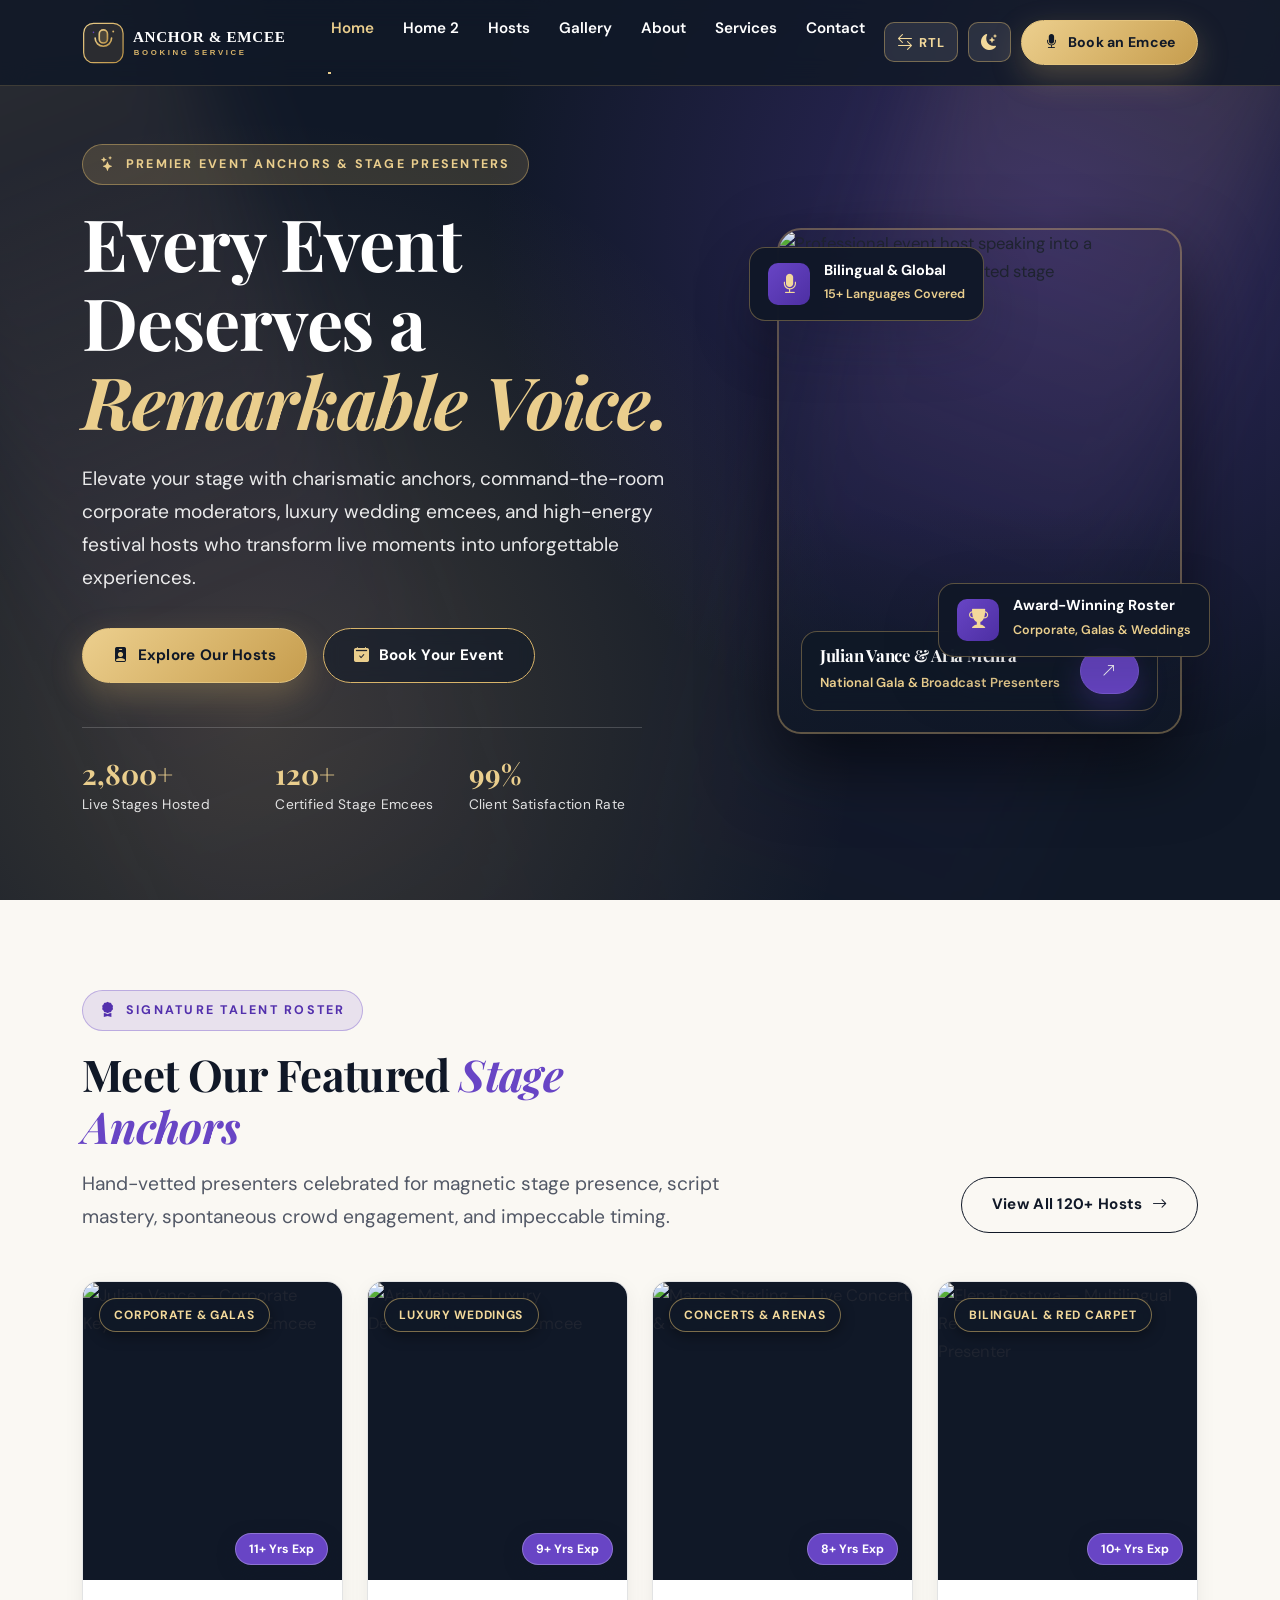
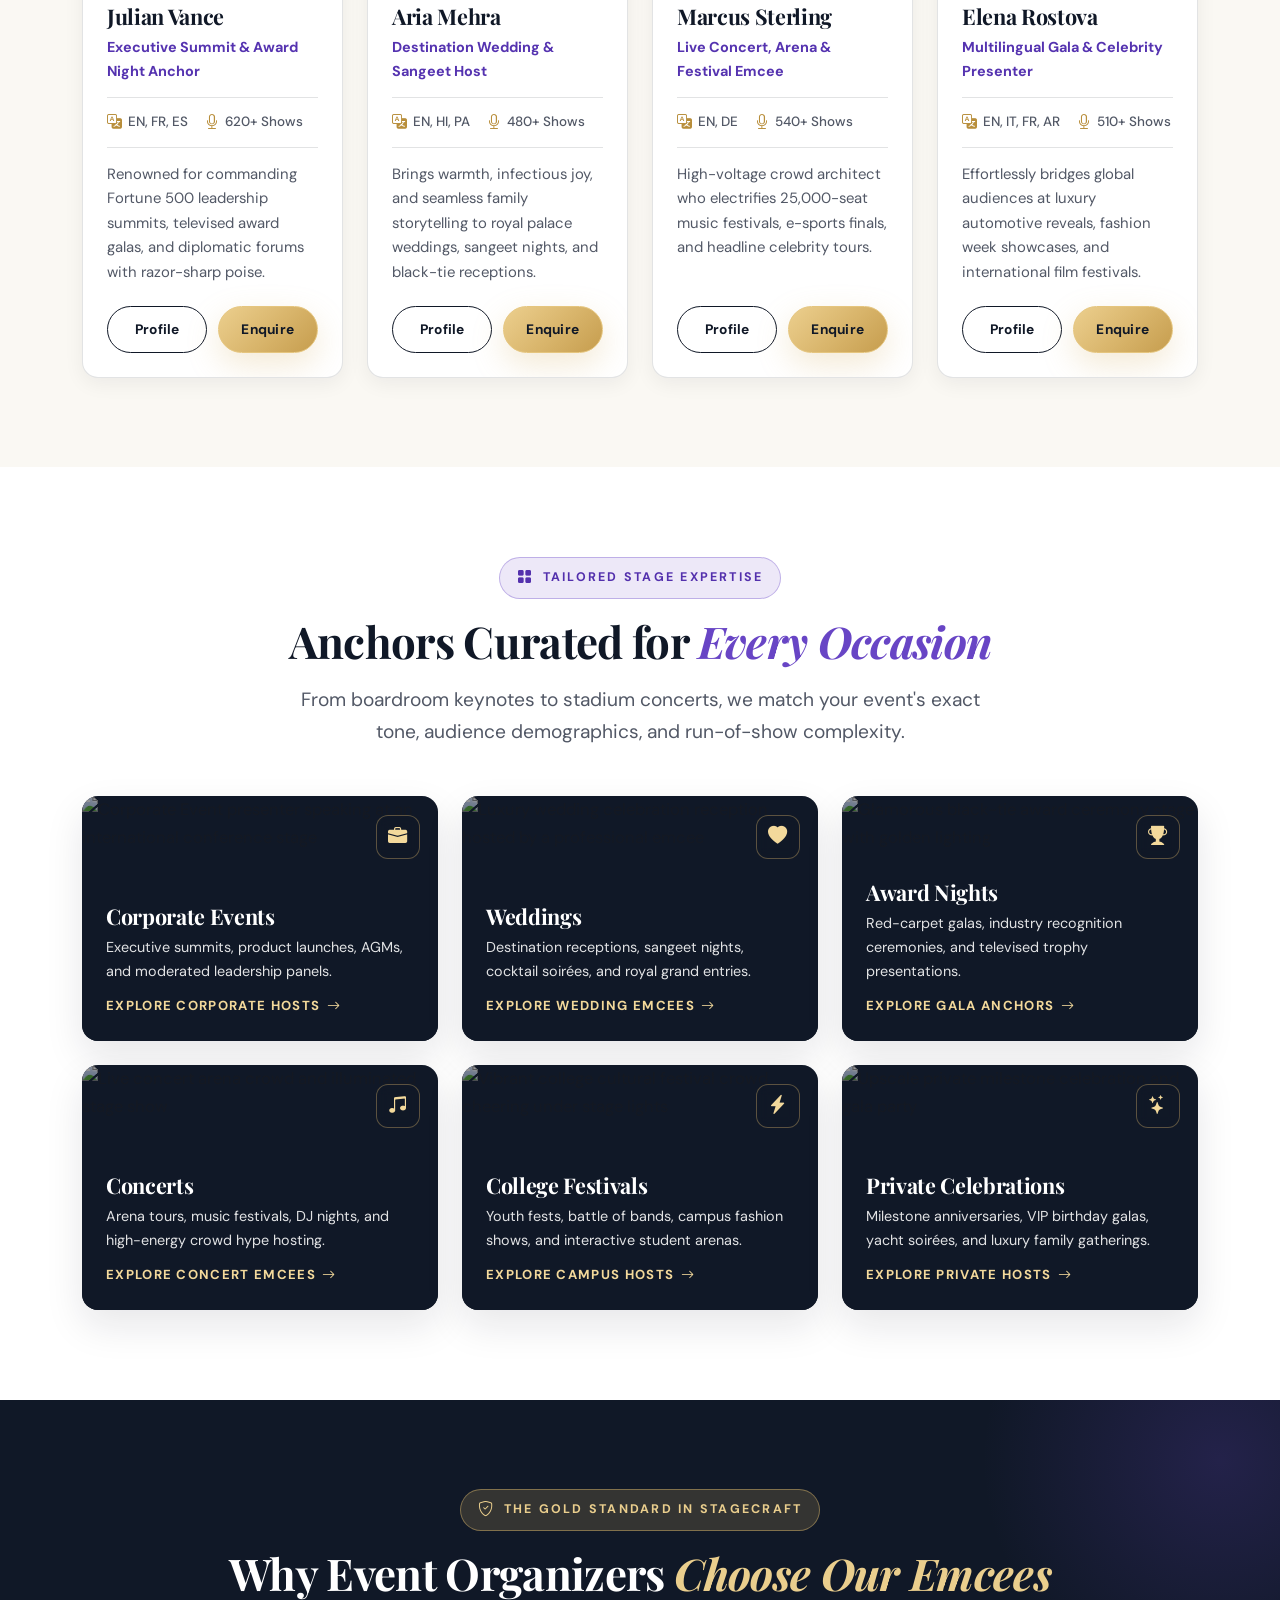
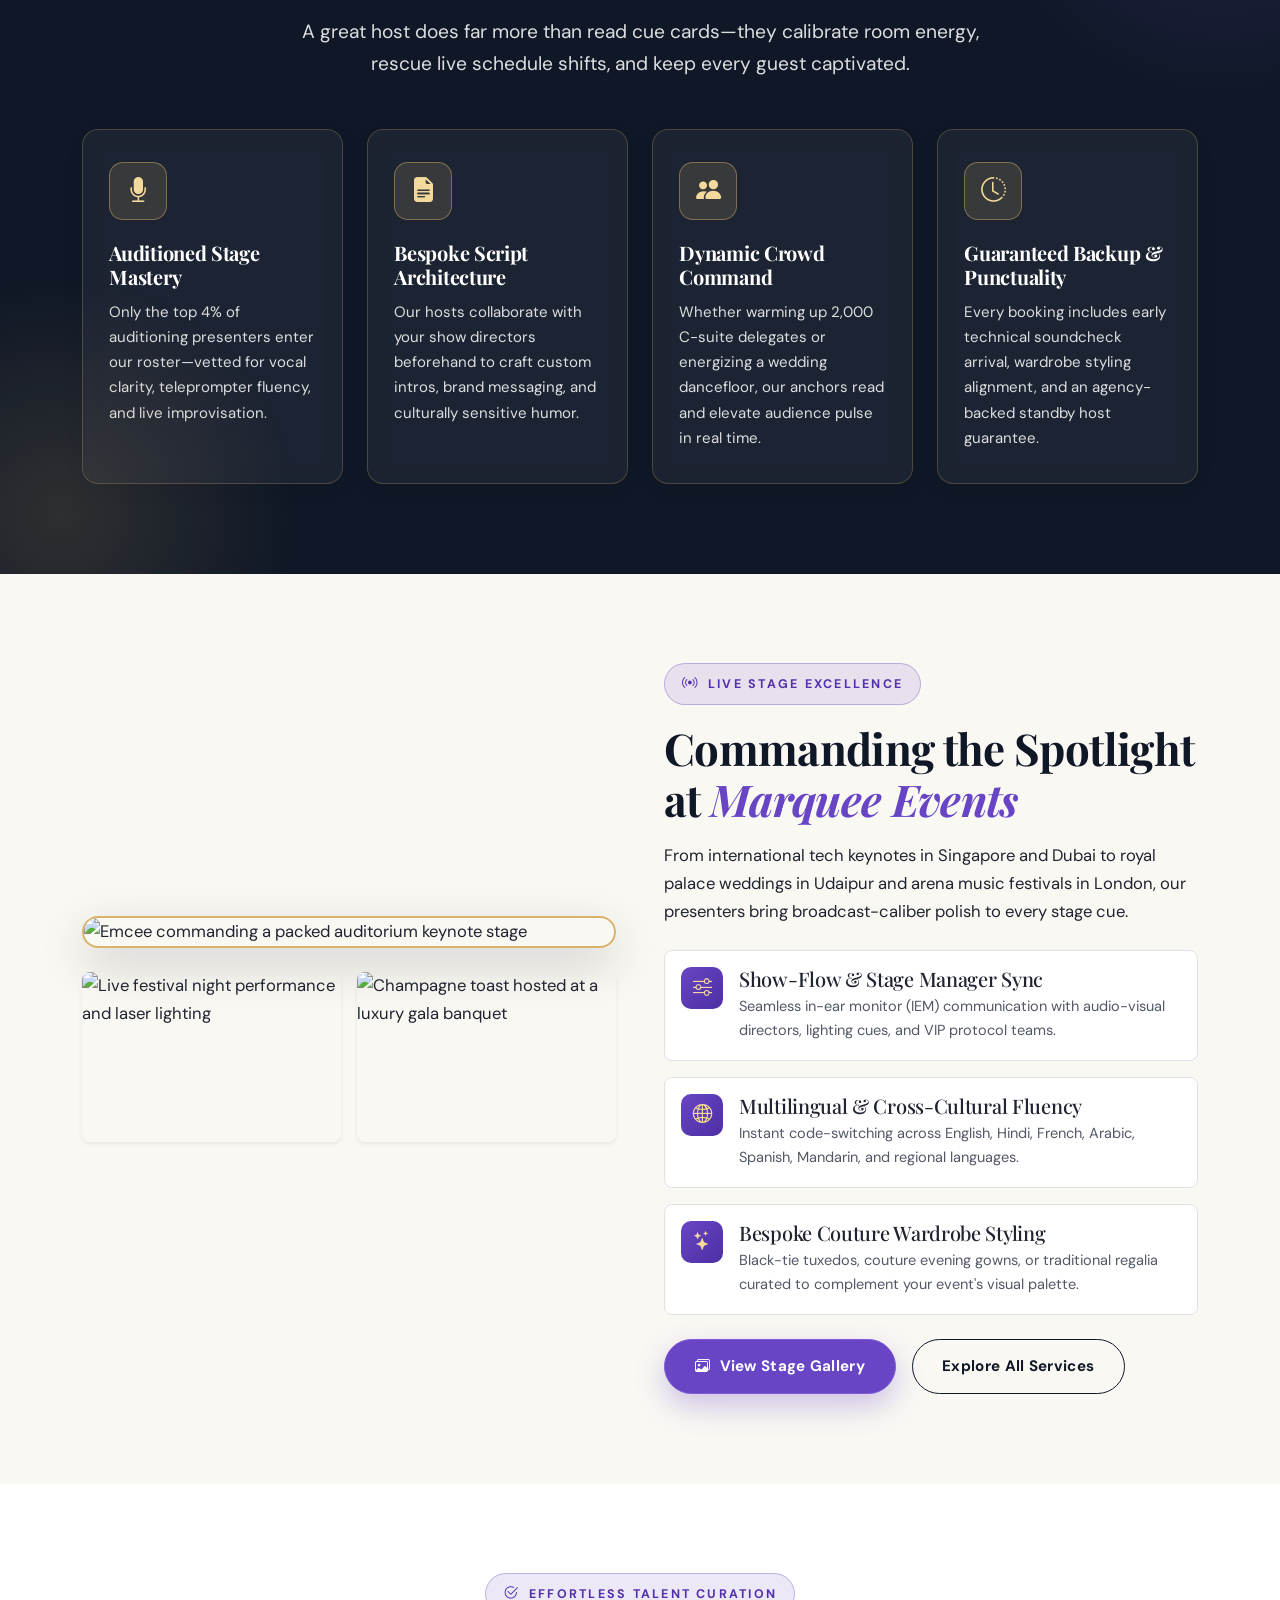
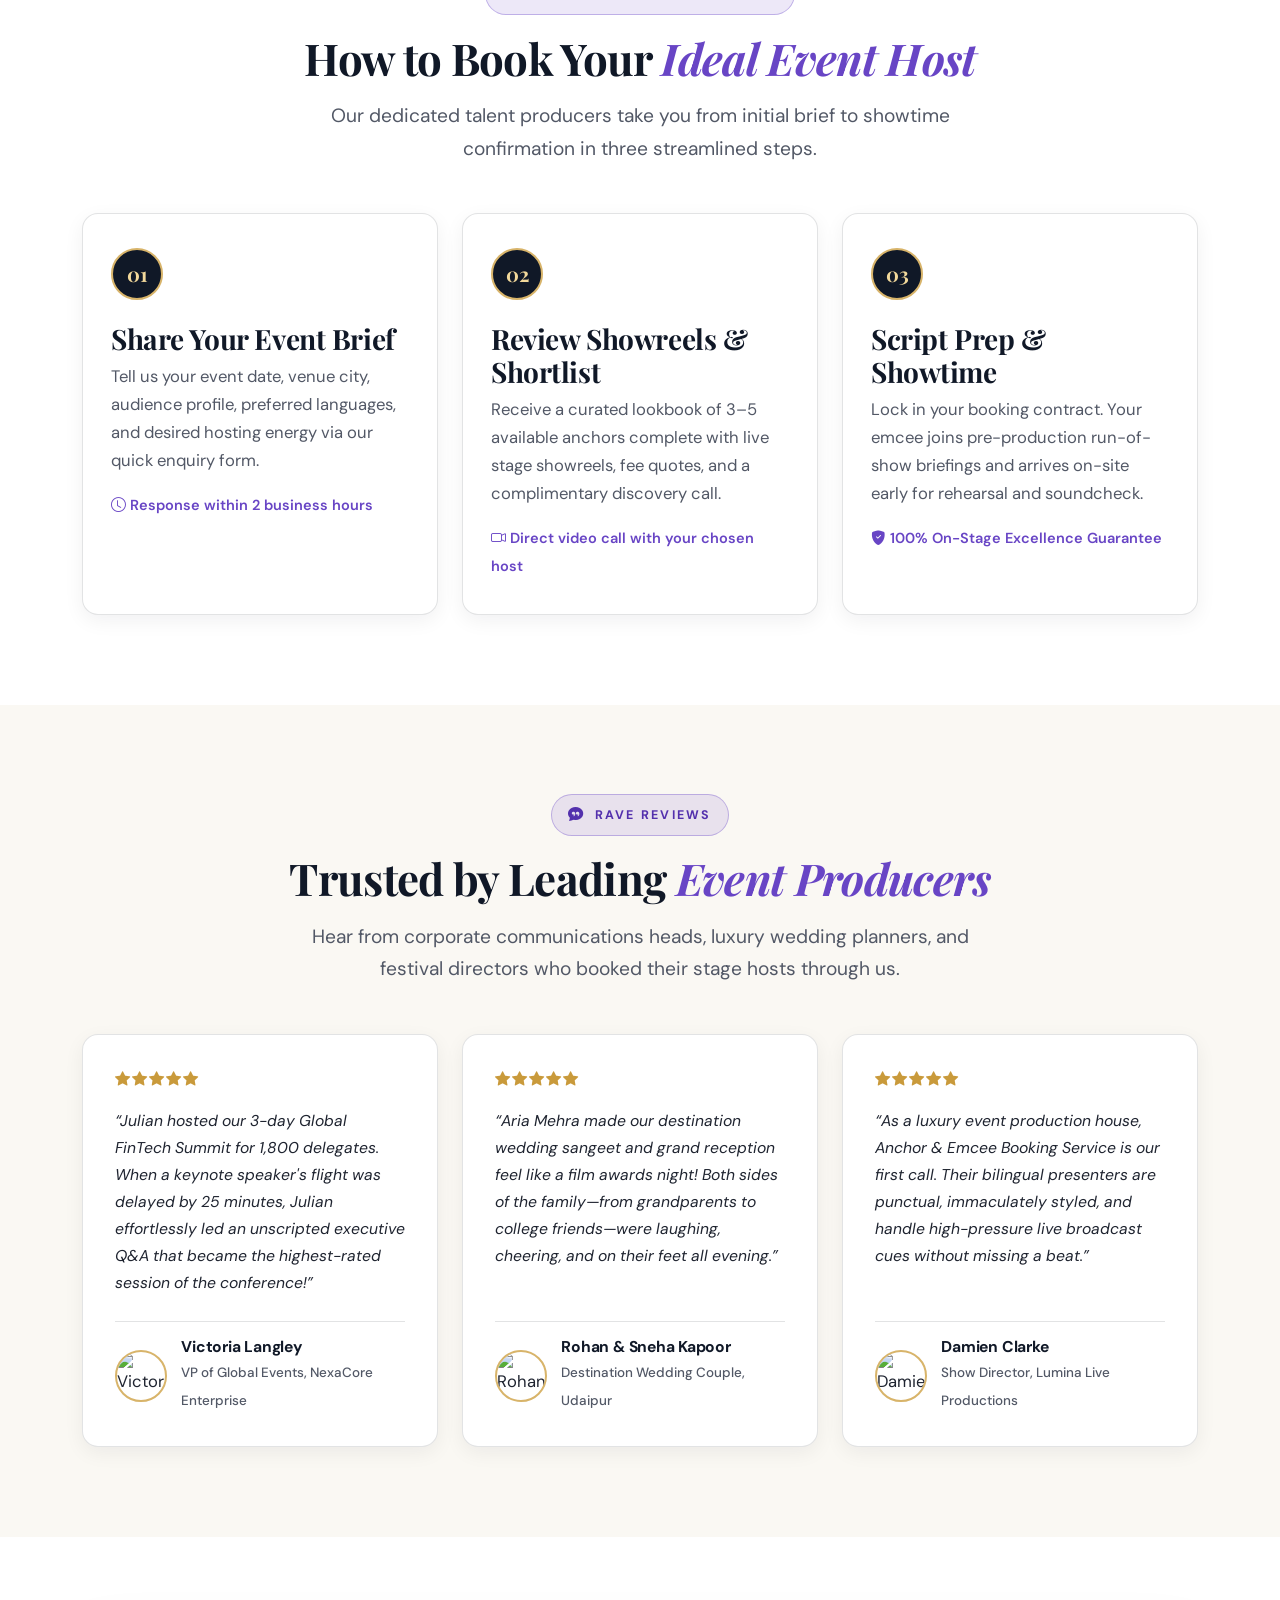
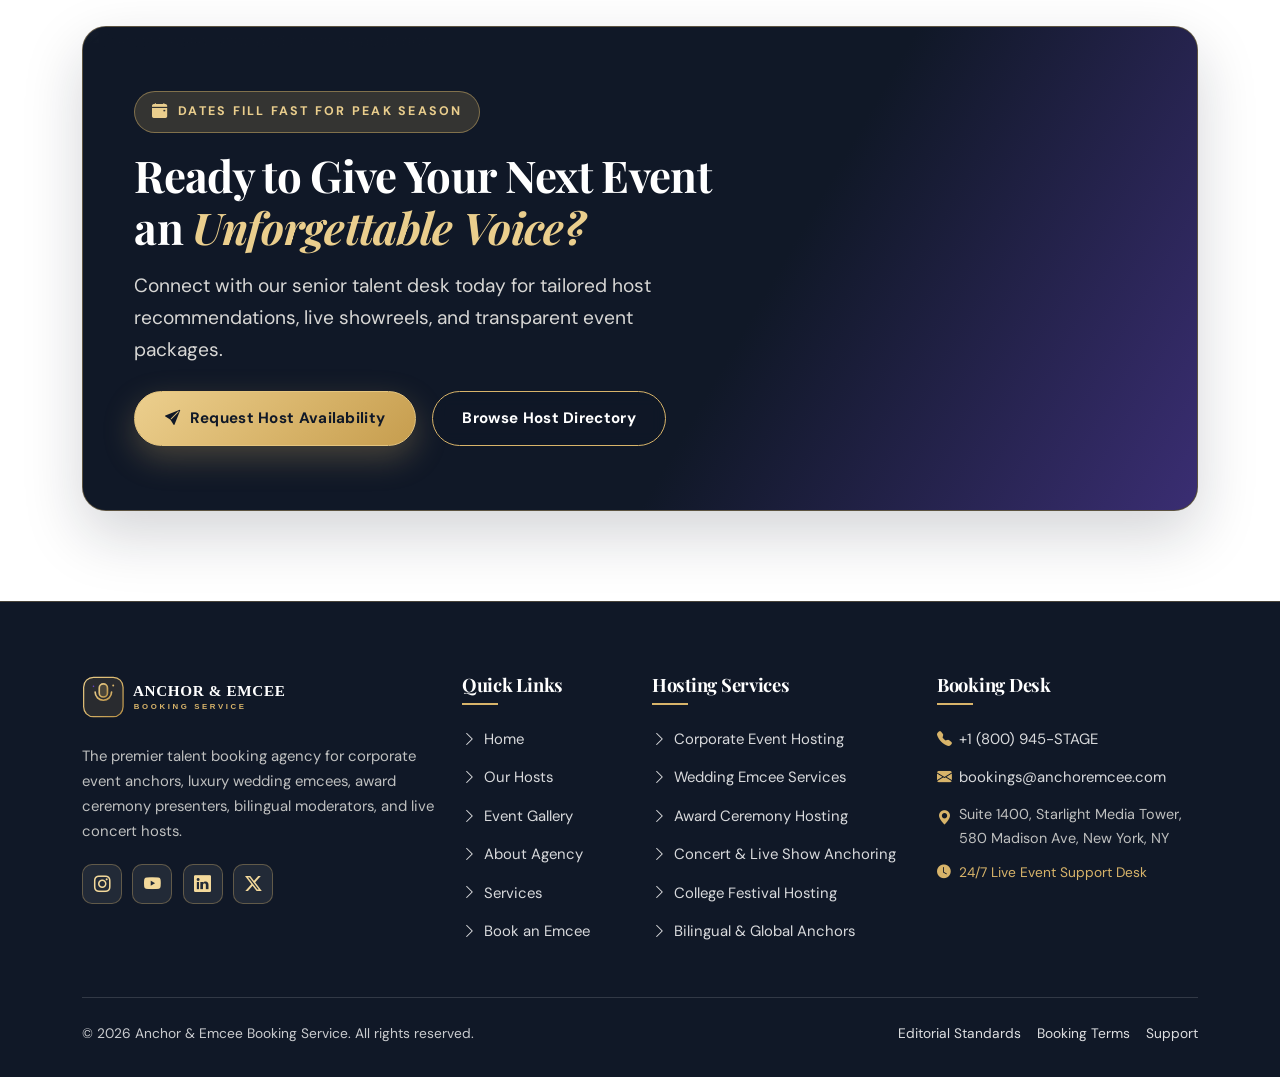
==== index.html @ 89d93aaa "Complete transformation to Anchor & Emcee Booking Service website" ====
<!DOCTYPE html>
<html lang="en">

<head>
  <meta charset="UTF-8">
  <meta name="viewport" content="width=device-width, initial-scale=1.0">
  <title>Anchor &amp; Emcee Booking Service | Premier Event Hosts, Anchors &amp; Presenters</title>
  <meta name="description"
    content="Book world-class event anchors, corporate keynotes presenters, luxury wedding emcees, award show hosts, and bilingual stage performers for unforgettable live events.">
  <meta name="theme-color" content="#101827">
  <link rel="icon" href="assets/images/favicon.svg" type="image/svg+xml">

  <!-- Bootstrap 5.3 CSS & Bootstrap Icons -->
  <link href="https://cdn.jsdelivr.net/npm/bootstrap@5.3.3/dist/css/bootstrap.min.css" rel="stylesheet">
  <link href="https://cdn.jsdelivr.net/npm/bootstrap-icons@1.11.3/font/bootstrap-icons.min.css" rel="stylesheet">

  <!-- Custom Stylesheet -->
  <link rel="stylesheet" href="assets/css/style.css">
</head>

<body>

  <!-- ==================== STICKY HEADER ==================== -->
  <header class="site-header" id="topHeader">
    <div class="container">
      <div class="header-inner">
        <a href="index.html" class="brand-logo" aria-label="Anchor &amp; Emcee Booking Service Home">
          <img src="assets/images/logo.svg" alt="Anchor &amp; Emcee Booking Service Logo" width="250" height="50">
        </a>

        <nav aria-label="Primary Navigation">
          <ul class="desktop-nav">
            <li><a href="index.html" class="nav-link-item active" aria-current="page">Home</a></li>
            <li><a href="home2.html" class="nav-link-item">Home 2</a></li>
            <li><a href="hosts.html" class="nav-link-item">Hosts</a></li>
            <li><a href="gallery.html" class="nav-link-item">Gallery</a></li>
            <li><a href="about.html" class="nav-link-item">About</a></li>
            <li><a href="services.html" class="nav-link-item">Services</a></li>
            <li><a href="contact.html" class="nav-link-item">Contact</a></li>
          </ul>
        </nav>

        <div class="header-actions">
          <button type="button" class="header-util-btn rtl-toggle-btn" aria-label="Switch to Right-to-Left (RTL)" aria-pressed="false" title="Toggle RTL/LTR">
            <i class="bi bi-arrow-left-right"></i> <span class="rtl-btn-text">RTL</span>
          </button>
          <button type="button" class="header-util-btn theme-toggle-btn" aria-label="Switch to dark theme" aria-pressed="false" title="Toggle Dark/Light Theme">
            <i class="bi bi-moon-stars-fill"></i>
          </button>
          <a href="contact.html" class="btn-brand-gold btn-sm-custom header-cta-desktop">
            <i class="bi bi-mic-fill"></i> Book an Emcee
          </a>
          <button class="mobile-menu-toggle" type="button" aria-label="Open navigation menu" aria-expanded="false"
            aria-controls="mobileNavDrawer">
            <i class="bi bi-list"></i>
          </button>
        </div>
      </div>
    </div>
  </header>

  <!-- ==================== MOBILE NAVIGATION DRAWER ==================== -->
  <div class="mobile-nav-overlay" aria-hidden="true"></div>
  <aside class="mobile-nav-drawer" id="mobileNavDrawer" aria-label="Mobile Navigation" aria-hidden="true">
    <div>
      <div class="mobile-drawer-header">
        <a href="index.html" class="brand-logo">
          <img src="assets/images/logo.svg" alt="Anchor &amp; Emcee Booking Service" width="210" height="42">
        </a>
        <button class="mobile-drawer-close" type="button" aria-label="Close navigation menu">
          <i class="bi bi-x-lg"></i>
        </button>
      </div>
      <ul class="mobile-nav-list">
        <li><a href="index.html" class="active"><span>Home</span> <i class="bi bi-chevron-right"></i></a></li>
        <li><a href="home2.html"><span>Home 2</span> <i class="bi bi-chevron-right"></i></a></li>
        <li><a href="hosts.html"><span>Hosts</span> <i class="bi bi-chevron-right"></i></a></li>
        <li><a href="gallery.html"><span>Gallery</span> <i class="bi bi-chevron-right"></i></a></li>
        <li><a href="about.html"><span>About</span> <i class="bi bi-chevron-right"></i></a></li>
        <li><a href="services.html"><span>Services</span> <i class="bi bi-chevron-right"></i></a></li>
        <li><a href="contact.html"><span>Contact</span> <i class="bi bi-chevron-right"></i></a></li>
      </ul>
    </div>
    <div class="mobile-drawer-footer">
      <div class="mobile-drawer-utilities">
        <button type="button" class="header-util-btn rtl-toggle-btn" aria-label="Switch to Right-to-Left (RTL)" aria-pressed="false">
          <i class="bi bi-arrow-left-right"></i> <span class="rtl-btn-text">RTL</span>
        </button>
        <button type="button" class="header-util-btn theme-toggle-btn" aria-label="Switch to dark theme" aria-pressed="false">
          <i class="bi bi-moon-stars-fill"></i> <span class="theme-btn-text">Dark</span>
        </button>
      </div>
      <a href="contact.html" class="btn-brand-gold w-100">
        <i class="bi bi-mic-fill"></i> Book an Emcee
      </a>
      <div class="mobile-contact-quick">
        <span><i class="bi bi-telephone-fill"></i> +1 (800) 945-STAGE</span>
        <span><i class="bi bi-envelope-fill"></i> bookings@anchoremcee.com</span>
      </div>
    </div>
  </aside>

  <main>

    <!-- ==================== 1. CINEMATIC HERO SECTION ==================== -->
    <section class="hero-section">
      <div class="hero-bg-media">
        <img src="https://images.unsplash.com/photo-1516450360452-9312f5e86fc7?auto=format&fit=crop&w=1920&q=85"
          alt="Illuminated live stage with professional emcee and dramatic concert lighting" fetchpriority="high">
      </div>
      <div class="hero-overlay"></div>
      <div class="stage-spotlight"></div>
      <div class="stage-spotlight spotlight-right"></div>

      <div class="container">
        <div class="row align-items-center g-5">
          <div class="col-lg-7" data-reveal>
            <span class="eyebrow">
              <i class="bi bi-stars"></i> Premier Event Anchors &amp; Stage Presenters
            </span>
            <h1 class="hero-title">
              Every Event Deserves a <span class="gold-highlight">Remarkable Voice.</span>
            </h1>
            <p class="hero-lead">
              Elevate your stage with charismatic anchors, command-the-room corporate moderators, luxury wedding
              emcees, and high-energy festival hosts who transform live moments into unforgettable experiences.
            </p>
            <div class="hero-cta-group">
              <a href="hosts.html" class="btn-brand-gold">
                <i class="bi bi-person-badge-fill"></i> Explore Our Hosts
              </a>
              <a href="contact.html" class="btn-brand-outline-gold">
                <i class="bi bi-calendar2-check-fill"></i> Book Your Event
              </a>
            </div>

            <div class="hero-trust-metrics">
              <div class="hero-metric-item">
                <strong data-counter="2,800+">2,800+</strong>
                <span>Live Stages Hosted</span>
              </div>
              <div class="hero-metric-item">
                <strong data-counter="120+">120+</strong>
                <span>Certified Stage Emcees</span>
              </div>
              <div class="hero-metric-item">
                <strong data-counter="99%">99%</strong>
                <span>Client Satisfaction Rate</span>
              </div>
            </div>
          </div>

          <div class="col-lg-5" data-reveal data-reveal-delay="150">
            <div class="hero-visual-stage">
              <div class="hero-main-portrait">
                <img src="https://images.unsplash.com/photo-1475721027785-f74eccf877e2?auto=format&fit=crop&w=1000&q=85"
                  alt="Professional event host speaking into a microphone on an illuminated stage">
                <div class="hero-portrait-caption">
                  <div>
                    <h3>Julian Vance &amp; Aria Mehra</h3>
                    <span>National Gala &amp; Broadcast Presenters</span>
                  </div>
                  <a href="hosts.html" class="btn-brand-purple btn-sm-custom" aria-label="View Host Roster">
                    <i class="bi bi-arrow-up-right"></i>
                  </a>
                </div>
              </div>

              <!-- Floating Event Visual Elements -->
              <div class="floating-stage-badge badge-top-left">
                <div class="floating-badge-icon">
                  <i class="bi bi-mic-fill"></i>
                </div>
                <div class="floating-badge-text">
                  <strong>Bilingual &amp; Global</strong>
                  <span>15+ Languages Covered</span>
                </div>
              </div>

              <div class="floating-stage-badge badge-bottom-right">
                <div class="floating-badge-icon">
                  <i class="bi bi-trophy-fill"></i>
                </div>
                <div class="floating-badge-text">
                  <strong>Award-Winning Roster</strong>
                  <span>Corporate, Galas &amp; Weddings</span>
                </div>
              </div>
            </div>
          </div>
        </div>
      </div>
    </section>

    <!-- ==================== 2. FEATURED PROFESSIONAL HOSTS ==================== -->
    <section class="section-padding section-ivory" id="featured-hosts">
      <div class="container">
        <div class="row align-items-end justify-content-between mb-5 g-3">
          <div class="col-lg-7" data-reveal>
            <span class="eyebrow"><i class="bi bi-award-fill"></i> Signature Talent Roster</span>
            <h2 class="section-title">Meet Our Featured <span class="text-purple">Stage Anchors</span></h2>
            <p class="section-subtitle">
              Hand-vetted presenters celebrated for magnetic stage presence, script mastery, spontaneous crowd
              engagement, and impeccable timing.
            </p>
          </div>
          <div class="col-lg-auto" data-reveal>
            <a href="hosts.html" class="btn-brand-outline-dark">
              View All 120+ Hosts <i class="bi bi-arrow-right"></i>
            </a>
          </div>
        </div>

        <div class="row g-4">
          <!-- Host 1 -->
          <div class="col-md-6 col-xl-3" data-reveal>
            <article class="host-card">
              <div class="host-card-media">
                <span class="host-specialty-badge">Corporate &amp; Galas</span>
                <span class="host-exp-pill">11+ Yrs Exp</span>
                <img src="https://images.unsplash.com/photo-1560250097-0b93528c311a?auto=format&fit=crop&w=800&q=80"
                  alt="Julian Vance — Corporate Keynote &amp; Award Show Emcee" loading="lazy">
              </div>
              <div class="host-card-body">
                <h3 class="host-card-title">Julian Vance</h3>
                <div class="host-card-role">Executive Summit &amp; Award Night Anchor</div>
                <div class="host-meta-row">
                  <span><i class="bi bi-translate"></i> EN, FR, ES</span>
                  <span><i class="bi bi-mic"></i> 620+ Shows</span>
                </div>
                <p class="host-bio">
                  Renowned for commanding Fortune 500 leadership summits, televised award galas, and diplomatic forums
                  with razor-sharp poise.
                </p>
                <div class="host-card-actions">
                  <a href="hosts.html" class="btn-brand-outline-dark">Profile</a>
                  <a href="contact.html?host=Julian%20Vance" class="btn-brand-gold">Enquire</a>
                </div>
              </div>
            </article>
          </div>

          <!-- Host 2 -->
          <div class="col-md-6 col-xl-3" data-reveal data-reveal-delay="100">
            <article class="host-card">
              <div class="host-card-media">
                <span class="host-specialty-badge">Luxury Weddings</span>
                <span class="host-exp-pill">9+ Yrs Exp</span>
                <img src="https://images.unsplash.com/photo-1573496359142-b8d87734a5a2?auto=format&fit=crop&w=800&q=80"
                  alt="Aria Mehra — Luxury Destination Wedding Emcee" loading="lazy">
              </div>
              <div class="host-card-body">
                <h3 class="host-card-title">Aria Mehra</h3>
                <div class="host-card-role">Destination Wedding &amp; Sangeet Host</div>
                <div class="host-meta-row">
                  <span><i class="bi bi-translate"></i> EN, HI, PA</span>
                  <span><i class="bi bi-mic"></i> 480+ Shows</span>
                </div>
                <p class="host-bio">
                  Brings warmth, infectious joy, and seamless family storytelling to royal palace weddings, sangeet
                  nights, and black-tie receptions.
                </p>
                <div class="host-card-actions">
                  <a href="hosts.html" class="btn-brand-outline-dark">Profile</a>
                  <a href="contact.html?host=Aria%20Mehra" class="btn-brand-gold">Enquire</a>
                </div>
              </div>
            </article>
          </div>

          <!-- Host 3 -->
          <div class="col-md-6 col-xl-3" data-reveal data-reveal-delay="200">
            <article class="host-card">
              <div class="host-card-media">
                <span class="host-specialty-badge">Concerts &amp; Arenas</span>
                <span class="host-exp-pill">8+ Yrs Exp</span>
                <img src="https://images.unsplash.com/photo-1519085360753-af0119f7cbe7?auto=format&fit=crop&w=800&q=80"
                  alt="Marcus Sterling — Live Concert &amp; Sports Arena Emcee" loading="lazy">
              </div>
              <div class="host-card-body">
                <h3 class="host-card-title">Marcus Sterling</h3>
                <div class="host-card-role">Live Concert, Arena &amp; Festival Emcee</div>
                <div class="host-meta-row">
                  <span><i class="bi bi-translate"></i> EN, DE</span>
                  <span><i class="bi bi-mic"></i> 540+ Shows</span>
                </div>
                <p class="host-bio">
                  High-voltage crowd architect who electrifies 25,000-seat music festivals, e-sports finals, and
                  headline celebrity tours.
                </p>
                <div class="host-card-actions">
                  <a href="hosts.html" class="btn-brand-outline-dark">Profile</a>
                  <a href="contact.html?host=Marcus%20Sterling" class="btn-brand-gold">Enquire</a>
                </div>
              </div>
            </article>
          </div>

          <!-- Host 4 -->
          <div class="col-md-6 col-xl-3" data-reveal data-reveal-delay="300">
            <article class="host-card">
              <div class="host-card-media">
                <span class="host-specialty-badge">Bilingual &amp; Red Carpet</span>
                <span class="host-exp-pill">10+ Yrs Exp</span>
                <img src="https://images.unsplash.com/photo-1580489944761-15a19d654956?auto=format&fit=crop&w=800&q=80"
                  alt="Elena Rostova — Multilingual Red Carpet &amp; Brand Launch Presenter" loading="lazy">
              </div>
              <div class="host-card-body">
                <h3 class="host-card-title">Elena Rostova</h3>
                <div class="host-card-role">Multilingual Gala &amp; Celebrity Presenter</div>
                <div class="host-meta-row">
                  <span><i class="bi bi-translate"></i> EN, IT, FR, AR</span>
                  <span><i class="bi bi-mic"></i> 510+ Shows</span>
                </div>
                <p class="host-bio">
                  Effortlessly bridges global audiences at luxury automotive reveals, fashion week showcases, and
                  international film festivals.
                </p>
                <div class="host-card-actions">
                  <a href="hosts.html" class="btn-brand-outline-dark">Profile</a>
                  <a href="contact.html?host=Elena%20Rostova" class="btn-brand-gold">Enquire</a>
                </div>
              </div>
            </article>
          </div>
        </div>
      </div>
    </section>

    <!-- ==================== 3. EVENT CATEGORIES ==================== -->
    <section class="section-padding section-white" id="event-categories">
      <div class="container">
        <div class="text-center mb-5" data-reveal>
          <span class="eyebrow"><i class="bi bi-grid-fill"></i> Tailored Stage Expertise</span>
          <h2 class="section-title">Anchors Curated for <span class="text-purple">Every Occasion</span></h2>
          <p class="section-subtitle">
            From boardroom keynotes to stadium concerts, we match your event's exact tone, audience demographics, and
            run-of-show complexity.
          </p>
        </div>

        <div class="row g-4">
          <!-- Category 1: Corporate Events -->
          <div class="col-md-6 col-lg-4" data-reveal>
            <a href="services.html#corporate" class="category-card">
              <img src="https://images.unsplash.com/photo-1540575467063-178a50c2df87?auto=format&fit=crop&w=900&q=80"
                alt="Corporate Event presenter speaking at an international conference stage" loading="lazy">
              <div class="category-card-overlay">
                <span class="category-icon-badge"><i class="bi bi-briefcase-fill"></i></span>
                <h3>Corporate Events</h3>
                <p>Executive summits, product launches, AGMs, and moderated leadership panels.</p>
                <span class="category-link-text">Explore Corporate Hosts <i class="bi bi-arrow-right"></i></span>
              </div>
            </a>
          </div>

          <!-- Category 2: Weddings -->
          <div class="col-md-6 col-lg-4" data-reveal data-reveal-delay="100">
            <a href="services.html#weddings" class="category-card">
              <img src="https://images.unsplash.com/photo-1519741497674-611481863552?auto=format&fit=crop&w=900&q=80"
                alt="Luxury wedding celebration reception hosted by a professional emcee" loading="lazy">
              <div class="category-card-overlay">
                <span class="category-icon-badge"><i class="bi bi-heart-fill"></i></span>
                <h3>Weddings</h3>
                <p>Destination receptions, sangeet nights, cocktail soirées, and royal grand entries.</p>
                <span class="category-link-text">Explore Wedding Emcees <i class="bi bi-arrow-right"></i></span>
              </div>
            </a>
          </div>

          <!-- Category 3: Award Nights -->
          <div class="col-md-6 col-lg-4" data-reveal data-reveal-delay="200">
            <a href="services.html#awards" class="category-card">
              <img src="https://images.unsplash.com/photo-1511578314322-379afb476865?auto=format&fit=crop&w=900&q=80"
                alt="Glamorous black-tie award ceremony stage with golden lighting" loading="lazy">
              <div class="category-card-overlay">
                <span class="category-icon-badge"><i class="bi bi-trophy-fill"></i></span>
                <h3>Award Nights</h3>
                <p>Red-carpet galas, industry recognition ceremonies, and televised trophy presentations.</p>
                <span class="category-link-text">Explore Gala Anchors <i class="bi bi-arrow-right"></i></span>
              </div>
            </a>
          </div>

          <!-- Category 4: Concerts -->
          <div class="col-md-6 col-lg-4" data-reveal>
            <a href="services.html#concerts" class="category-card">
              <img src="https://images.unsplash.com/photo-1470229722913-7c0e2dbbafd3?auto=format&fit=crop&w=900&q=80"
                alt="Live concert arena crowd and illuminated stage show" loading="lazy">
              <div class="category-card-overlay">
                <span class="category-icon-badge"><i class="bi bi-music-note-beamed"></i></span>
                <h3>Concerts</h3>
                <p>Arena tours, music festivals, DJ nights, and high-energy crowd hype hosting.</p>
                <span class="category-link-text">Explore Concert Emcees <i class="bi bi-arrow-right"></i></span>
              </div>
            </a>
          </div>

          <!-- Category 5: College Festivals -->
          <div class="col-md-6 col-lg-4" data-reveal data-reveal-delay="100">
            <a href="services.html#college" class="category-card">
              <img src="https://images.unsplash.com/photo-1492684223066-81342ee5ff30?auto=format&fit=crop&w=900&q=80"
                alt="Vibrant college cultural festival crowd cheering under stage lights" loading="lazy">
              <div class="category-card-overlay">
                <span class="category-icon-badge"><i class="bi bi-lightning-charge-fill"></i></span>
                <h3>College Festivals</h3>
                <p>Youth fests, battle of bands, campus fashion shows, and interactive student arenas.</p>
                <span class="category-link-text">Explore Campus Hosts <i class="bi bi-arrow-right"></i></span>
              </div>
            </a>
          </div>

          <!-- Category 6: Private Celebrations -->
          <div class="col-md-6 col-lg-4" data-reveal data-reveal-delay="200">
            <a href="services.html#private" class="category-card">
              <img src="https://images.unsplash.com/photo-1530103862676-de8c9debad1d?auto=format&fit=crop&w=900&q=80"
                alt="Upscale private milestone celebration and gala party" loading="lazy">
              <div class="category-card-overlay">
                <span class="category-icon-badge"><i class="bi bi-stars"></i></span>
                <h3>Private Celebrations</h3>
                <p>Milestone anniversaries, VIP birthday galas, yacht soirées, and luxury family gatherings.</p>
                <span class="category-link-text">Explore Private Hosts <i class="bi bi-arrow-right"></i></span>
              </div>
            </a>
          </div>
        </div>
      </div>
    </section>

    <!-- ==================== 4. WHY CHOOSE OUR EMCEES (4 PREMIUM FEATURE CARDS) ==================== -->
    <section class="section-padding section-dark" id="why-choose-us">
      <div class="container">
        <div class="text-center mb-5" data-reveal>
          <span class="eyebrow"><i class="bi bi-shield-check"></i> The Gold Standard in Stagecraft</span>
          <h2 class="section-title">Why Event Organizers <span class="text-gold">Choose Our Emcees</span></h2>
          <p class="section-subtitle">
            A great host does far more than read cue cards—they calibrate room energy, rescue live schedule shifts,
            and keep every guest captivated.
          </p>
        </div>

        <div class="row g-4">
          <div class="col-md-6 col-lg-3" data-reveal>
            <div class="feature-card-luxury">
              <div class="feature-icon-box">
                <i class="bi bi-mic-fill"></i>
              </div>
              <h3>Auditioned Stage Mastery</h3>
              <p>
                Only the top 4% of auditioning presenters enter our roster—vetted for vocal clarity, teleprompter
                fluency, and live improvisation.
              </p>
            </div>
          </div>

          <div class="col-md-6 col-lg-3" data-reveal data-reveal-delay="100">
            <div class="feature-card-luxury">
              <div class="feature-icon-box">
                <i class="bi bi-file-earmark-text-fill"></i>
              </div>
              <h3>Bespoke Script Architecture</h3>
              <p>
                Our hosts collaborate with your show directors beforehand to craft custom intros, brand messaging,
                and culturally sensitive humor.
              </p>
            </div>
          </div>

          <div class="col-md-6 col-lg-3" data-reveal data-reveal-delay="200">
            <div class="feature-card-luxury">
              <div class="feature-icon-box">
                <i class="bi bi-people-fill"></i>
              </div>
              <h3>Dynamic Crowd Command</h3>
              <p>
                Whether warming up 2,000 C-suite delegates or energizing a wedding dancefloor, our anchors read and
                elevate audience pulse in real time.
              </p>
            </div>
          </div>

          <div class="col-md-6 col-lg-3" data-reveal data-reveal-delay="300">
            <div class="feature-card-luxury">
              <div class="feature-icon-box">
                <i class="bi bi-clock-history"></i>
              </div>
              <h3>Guaranteed Backup &amp; Punctuality</h3>
              <p>
                Every booking includes early technical soundcheck arrival, wardrobe styling alignment, and an
                agency-backed standby host guarantee.
              </p>
            </div>
          </div>
        </div>
      </div>
    </section>

    <!-- ==================== 5. EVENT HIGHLIGHTS & PERFORMANCE SHOWCASE ==================== -->
    <section class="section-padding section-ivory" id="performance-showcase">
      <div class="container">
        <div class="row align-items-center g-5">
          <div class="col-lg-6" data-reveal>
            <div class="position-relative">
              <div class="rounded-4 overflow-hidden shadow-lg" style="border: 2px solid var(--color-accent);">
                <img src="https://images.unsplash.com/photo-1505373877841-8d25f7d46678?auto=format&fit=crop&w=1100&q=85"
                  alt="Emcee commanding a packed auditorium keynote stage" loading="lazy">
              </div>
              <div class="row g-3 mt-2">
                <div class="col-6">
                  <div class="rounded-3 overflow-hidden shadow-sm">
                    <img src="https://images.unsplash.com/photo-1514525253161-7a46d19cd819?auto=format&fit=crop&w=600&q=80"
                      alt="Live festival night performance and laser lighting" loading="lazy"
                      style="height: 170px; width: 100%; object-fit: cover;">
                  </div>
                </div>
                <div class="col-6">
                  <div class="rounded-3 overflow-hidden shadow-sm">
                    <img src="https://images.unsplash.com/photo-1527529482837-4698179dc6ce?auto=format&fit=crop&w=600&q=80"
                      alt="Champagne toast hosted at a luxury gala banquet" loading="lazy"
                      style="height: 170px; width: 100%; object-fit: cover;">
                  </div>
                </div>
              </div>
            </div>
          </div>

          <div class="col-lg-6" data-reveal data-reveal-delay="150">
            <span class="eyebrow"><i class="bi bi-broadcast"></i> Live Stage Excellence</span>
            <h2 class="section-title">Commanding the Spotlight at <span class="text-purple">Marquee Events</span></h2>
            <p class="mb-4">
              From international tech keynotes in Singapore and Dubai to royal palace weddings in Udaipur and arena
              music festivals in London, our presenters bring broadcast-caliber polish to every stage cue.
            </p>

            <div class="d-flex flex-column gap-3 mb-4">
              <div class="p-3 rounded-3 bg-white border d-flex align-items-start gap-3">
                <div class="floating-badge-icon"><i class="bi bi-sliders"></i></div>
                <div>
                  <h3 class="h5 mb-1">Show-Flow &amp; Stage Manager Sync</h3>
                  <p class="mb-0 text-muted-custom small">Seamless in-ear monitor (IEM) communication with audio-visual
                    directors, lighting cues, and VIP protocol teams.</p>
                </div>
              </div>

              <div class="p-3 rounded-3 bg-white border d-flex align-items-start gap-3">
                <div class="floating-badge-icon"><i class="bi bi-globe2"></i></div>
                <div>
                  <h3 class="h5 mb-1">Multilingual &amp; Cross-Cultural Fluency</h3>
                  <p class="mb-0 text-muted-custom small">Instant code-switching across English, Hindi, French, Arabic,
                    Spanish, Mandarin, and regional languages.</p>
                </div>
              </div>

              <div class="p-3 rounded-3 bg-white border d-flex align-items-start gap-3">
                <div class="floating-badge-icon"><i class="bi bi-stars"></i></div>
                <div>
                  <h3 class="h5 mb-1">Bespoke Couture Wardrobe Styling</h3>
                  <p class="mb-0 text-muted-custom small">Black-tie tuxedos, couture evening gowns, or traditional
                    regalia curated to complement your event's visual palette.</p>
                </div>
              </div>
            </div>

            <div class="d-flex flex-wrap gap-3">
              <a href="gallery.html" class="btn-brand-purple">
                <i class="bi bi-images"></i> View Stage Gallery
              </a>
              <a href="services.html" class="btn-brand-outline-dark">
                Explore All Services
              </a>
            </div>
          </div>
        </div>
      </div>
    </section>

    <!-- ==================== 6. BOOKING PROCESS IN THREE SIMPLE STEPS ==================== -->
    <section class="section-padding section-white" id="booking-process">
      <div class="container">
        <div class="text-center mb-5" data-reveal>
          <span class="eyebrow"><i class="bi bi-check2-circle"></i> Effortless Talent Curation</span>
          <h2 class="section-title">How to Book Your <span class="text-purple">Ideal Event Host</span></h2>
          <p class="section-subtitle">
            Our dedicated talent producers take you from initial brief to showtime confirmation in three streamlined
            steps.
          </p>
        </div>

        <div class="row g-4">
          <div class="col-lg-4" data-reveal>
            <div class="step-card">
              <span class="step-number">01</span>
              <h3>Share Your Event Brief</h3>
              <p class="text-muted-custom mb-3">
                Tell us your event date, venue city, audience profile, preferred languages, and desired hosting energy
                via our quick enquiry form.
              </p>
              <span class="small fw-semibold" style="color: var(--color-secondary);">
                <i class="bi bi-clock"></i> Response within 2 business hours
              </span>
            </div>
          </div>

          <div class="col-lg-4" data-reveal data-reveal-delay="120">
            <div class="step-card">
              <span class="step-number">02</span>
              <h3>Review Showreels &amp; Shortlist</h3>
              <p class="text-muted-custom mb-3">
                Receive a curated lookbook of 3–5 available anchors complete with live stage showreels, fee quotes,
                and a complimentary discovery call.
              </p>
              <span class="small fw-semibold" style="color: var(--color-secondary);">
                <i class="bi bi-camera-video"></i> Direct video call with your chosen host
              </span>
            </div>
          </div>

          <div class="col-lg-4" data-reveal data-reveal-delay="240">
            <div class="step-card">
              <span class="step-number">03</span>
              <h3>Script Prep &amp; Showtime</h3>
              <p class="text-muted-custom mb-3">
                Lock in your booking contract. Your emcee joins pre-production run-of-show briefings and arrives
                on-site early for rehearsal and soundcheck.
              </p>
              <span class="small fw-semibold" style="color: var(--color-secondary);">
                <i class="bi bi-shield-fill-check"></i> 100% On-Stage Excellence Guarantee
              </span>
            </div>
          </div>
        </div>
      </div>
    </section>

    <!-- ==================== 7. CLIENT TESTIMONIALS ==================== -->
    <section class="section-padding section-ivory" id="testimonials">
      <div class="container">
        <div class="text-center mb-5" data-reveal>
          <span class="eyebrow"><i class="bi bi-chat-quote-fill"></i> Rave Reviews</span>
          <h2 class="section-title">Trusted by Leading <span class="text-purple">Event Producers</span></h2>
          <p class="section-subtitle">
            Hear from corporate communications heads, luxury wedding planners, and festival directors who booked their
            stage hosts through us.
          </p>
        </div>

        <div class="row g-4">
          <div class="col-lg-4" data-reveal>
            <div class="testimonial-card">
              <div>
                <div class="testimonial-stars" aria-label="5 out of 5 stars">
                  <i class="bi bi-star-fill"></i><i class="bi bi-star-fill"></i><i class="bi bi-star-fill"></i><i
                    class="bi bi-star-fill"></i><i class="bi bi-star-fill"></i>
                </div>
                <p class="testimonial-quote">
                  &ldquo;Julian hosted our 3-day Global FinTech Summit for 1,800 delegates. When a keynote speaker's
                  flight was delayed by 25 minutes, Julian effortlessly led an unscripted executive Q&amp;A that became
                  the highest-rated session of the conference!&rdquo;
                </p>
              </div>
              <div class="testimonial-author">
                <img src="https://images.unsplash.com/photo-1534528741775-53994a69daeb?auto=format&fit=crop&w=200&q=80"
                  alt="Victoria Langley" loading="lazy">
                <div>
                  <h4>Victoria Langley</h4>
                  <span>VP of Global Events, NexaCore Enterprise</span>
                </div>
              </div>
            </div>
          </div>

          <div class="col-lg-4" data-reveal data-reveal-delay="120">
            <div class="testimonial-card">
              <div>
                <div class="testimonial-stars" aria-label="5 out of 5 stars">
                  <i class="bi bi-star-fill"></i><i class="bi bi-star-fill"></i><i class="bi bi-star-fill"></i><i
                    class="bi bi-star-fill"></i><i class="bi bi-star-fill"></i>
                </div>
                <p class="testimonial-quote">
                  &ldquo;Aria Mehra made our destination wedding sangeet and grand reception feel like a film awards
                  night! Both sides of the family—from grandparents to college friends—were laughing, cheering, and on
                  their feet all evening.&rdquo;
                </p>
              </div>
              <div class="testimonial-author">
                <img src="https://images.unsplash.com/photo-1507003211169-0a1dd7228f2d?auto=format&fit=crop&w=200&q=80"
                  alt="Rohan &amp; Sneha Kapoor" loading="lazy">
                <div>
                  <h4>Rohan &amp; Sneha Kapoor</h4>
                  <span>Destination Wedding Couple, Udaipur</span>
                </div>
              </div>
            </div>
          </div>

          <div class="col-lg-4" data-reveal data-reveal-delay="240">
            <div class="testimonial-card">
              <div>
                <div class="testimonial-stars" aria-label="5 out of 5 stars">
                  <i class="bi bi-star-fill"></i><i class="bi bi-star-fill"></i><i class="bi bi-star-fill"></i><i
                    class="bi bi-star-fill"></i><i class="bi bi-star-fill"></i>
                </div>
                <p class="testimonial-quote">
                  &ldquo;As a luxury event production house, Anchor &amp; Emcee Booking Service is our first call.
                  Their bilingual presenters are punctual, immaculately styled, and handle high-pressure live broadcast
                  cues without missing a beat.&rdquo;
                </p>
              </div>
              <div class="testimonial-author">
                <img src="https://images.unsplash.com/photo-1500648767791-00dcc994a43e?auto=format&fit=crop&w=200&q=80"
                  alt="Damien Vance-Clarke" loading="lazy">
                <div>
                  <h4>Damien Clarke</h4>
                  <span>Show Director, Lumina Live Productions</span>
                </div>
              </div>
            </div>
          </div>
        </div>
      </div>
    </section>

    <!-- ==================== 8. FINAL CTA BOOKING BANNER ==================== -->
    <section class="section-padding section-white">
      <div class="container">
        <div class="cta-banner-box" data-reveal>
          <div class="cta-banner-bg">
            <img src="https://images.unsplash.com/photo-1459749411175-04bf5292ceea?auto=format&fit=crop&w=1600&q=80"
              alt="Concert stage lights and cheering audience" loading="lazy">
          </div>
          <div class="row align-items-center justify-content-between g-4">
            <div class="col-lg-7">
              <span class="eyebrow" style="color: var(--color-accent); border-color: var(--border-gold);">
                <i class="bi bi-calendar-event-fill"></i> Dates Fill Fast for Peak Season
              </span>
              <h2 class="section-title text-white mb-3">
                Ready to Give Your Next Event an <span class="text-gold">Unforgettable Voice?</span>
              </h2>
              <p class="mb-0" style="color: rgba(250, 248, 243, 0.85); font-size: var(--fs-lead);">
                Connect with our senior talent desk today for tailored host recommendations, live showreels, and
                transparent event packages.
              </p>
            </div>
            <div class="col-lg-auto d-flex flex-wrap gap-3">
              <a href="contact.html" class="btn-brand-gold">
                <i class="bi bi-send-fill"></i> Request Host Availability
              </a>
              <a href="hosts.html" class="btn-brand-outline-gold">
                Browse Host Directory
              </a>
            </div>
          </div>
        </div>
      </div>
    </section>

  </main>

  <!-- ==================== PROFESSIONAL FOOTER ==================== -->
  <footer class="site-footer">
    <div class="container">
      <div class="row g-4 justify-content-between">
        <div class="col-lg-4">
          <a href="index.html" class="brand-logo mb-3">
            <img src="assets/images/logo.svg" alt="Anchor &amp; Emcee Booking Service" width="240" height="48">
          </a>
          <p class="mt-2 mb-3" style="color: rgba(250, 248, 243, 0.75); font-size: 0.93rem;">
            The premier talent booking agency for corporate event anchors, luxury wedding emcees, award ceremony
            presenters, bilingual moderators, and live concert hosts.
          </p>
          <div class="social-links" aria-label="Social Media Links">
            <a href="https://instagram.com" target="_blank" rel="noopener" aria-label="Instagram"><i
                class="bi bi-instagram"></i></a>
            <a href="https://youtube.com" target="_blank" rel="noopener" aria-label="YouTube"><i
                class="bi bi-youtube"></i></a>
            <a href="https://linkedin.com" target="_blank" rel="noopener" aria-label="LinkedIn"><i
                class="bi bi-linkedin"></i></a>
            <a href="https://twitter.com" target="_blank" rel="noopener" aria-label="X Twitter"><i
                class="bi bi-twitter-x"></i></a>
          </div>
        </div>

        <div class="col-6 col-md-4 col-lg-2">
          <h3 class="footer-heading">Quick Links</h3>
          <ul class="footer-links">
            <li><a href="index.html"><i class="bi bi-chevron-right"></i> Home</a></li>
            <li><a href="hosts.html"><i class="bi bi-chevron-right"></i> Our Hosts</a></li>
            <li><a href="gallery.html"><i class="bi bi-chevron-right"></i> Event Gallery</a></li>
            <li><a href="about.html"><i class="bi bi-chevron-right"></i> About Agency</a></li>
            <li><a href="services.html"><i class="bi bi-chevron-right"></i> Services</a></li>
            <li><a href="contact.html"><i class="bi bi-chevron-right"></i> Book an Emcee</a></li>
          </ul>
        </div>

        <div class="col-6 col-md-4 col-lg-3">
          <h3 class="footer-heading">Hosting Services</h3>
          <ul class="footer-links">
            <li><a href="services.html#corporate"><i class="bi bi-chevron-right"></i> Corporate Event Hosting</a></li>
            <li><a href="services.html#weddings"><i class="bi bi-chevron-right"></i> Wedding Emcee Services</a></li>
            <li><a href="services.html#awards"><i class="bi bi-chevron-right"></i> Award Ceremony Hosting</a></li>
            <li><a href="services.html#concerts"><i class="bi bi-chevron-right"></i> Concert &amp; Live Show Anchoring</a></li>
            <li><a href="services.html#college"><i class="bi bi-chevron-right"></i> College Festival Hosting</a></li>
            <li><a href="services.html#bilingual"><i class="bi bi-chevron-right"></i> Bilingual &amp; Global Anchors</a></li>
          </ul>
        </div>

        <div class="col-md-4 col-lg-3">
          <h3 class="footer-heading">Booking Desk</h3>
          <ul class="footer-links">
            <li>
              <a href="tel:+18009457824">
                <i class="bi bi-telephone-fill" style="color: var(--color-accent);"></i> +1 (800) 945-STAGE
              </a>
            </li>
            <li>
              <a href="mailto:bookings@anchoremcee.com">
                <i class="bi bi-envelope-fill" style="color: var(--color-accent);"></i> bookings@anchoremcee.com
              </a>
            </li>
            <li class="d-flex align-items-start gap-2" style="color: rgba(250, 248, 243, 0.75); font-size: 0.9rem;">
              <i class="bi bi-geo-alt-fill mt-1" style="color: var(--color-accent);"></i>
              <span>Suite 1400, Starlight Media Tower, 580 Madison Ave, New York, NY</span>
            </li>
            <li class="d-flex align-items-center gap-2" style="color: var(--color-accent); font-size: 0.86rem;">
              <i class="bi bi-clock-fill"></i>
              <span>24/7 Live Event Support Desk</span>
            </li>
          </ul>
        </div>
      </div>

      <div class="footer-bottom">
        <span>&copy; 2026 Anchor &amp; Emcee Booking Service. All rights reserved.</span>
        <div class="d-flex gap-3">
          <a href="about.html">Editorial Standards</a>
          <a href="services.html">Booking Terms</a>
          <a href="contact.html">Support</a>
        </div>
      </div>
    </div>
  </footer>

  <!-- Back to Top -->
  <button class="back-to-top-btn" type="button" aria-label="Scroll back to top">
    <i class="bi bi-arrow-up"></i>
  </button>

  <!-- Bootstrap JS & Custom Script -->
  <script src="https://cdn.jsdelivr.net/npm/bootstrap@5.3.3/dist/js/bootstrap.bundle.min.js"></script>
  <script src="assets/js/main.js"></script>
</body>

</html>
---- assets/css/style.css ----
@import url('https://fonts.googleapis.com/css2?family=DM+Sans:ital,opsz,wght@0,9..40,400;0,9..40,500;0,9..40,600;0,9..40,700;1,9..40,400&family=Playfair+Display:ital,wght@0,500;0,600;0,700;0,800;1,500;1,600&display=swap');

/* ==========================================================================
   ANCHOR & EMCEE BOOKING SERVICE — MASTER DESIGN SYSTEM
   ========================================================================== */
:root {
  /* Strict Brand Colour Palette */
  --color-primary: #101827;          /* Deep Midnight Navy */
  --color-primary-rgb: 16, 24, 39;
  --color-secondary: #6845C5;        /* Royal Purple */
  --color-secondary-rgb: 104, 69, 197;
  --color-accent: #D8B46A;           /* Champagne Gold */
  --color-accent-bright: #EACE8D;    /* High-contrast Gold for dark surfaces */
  --color-accent-rgb: 216, 180, 106;
  --color-bg: #FAF8F3;               /* Warm Ivory */
  --color-surface: #FFFFFF;          /* Pure White */
  --color-white: #FFFFFF;            /* Immutable Pure White */
  --color-navy-ink: #101827;         /* Immutable Deep Navy Ink */
  --color-text: #1F2430;             /* High-Contrast Charcoal */
  --color-text-muted: #525866;       /* High-Visibility Subtext in Light Mode */

  /* Subtle Tints & Borders */
  --border-light: rgba(16, 24, 39, 0.12);
  --border-gold: rgba(216, 180, 106, 0.38);
  --border-purple: rgba(104, 69, 197, 0.32);
  --border-dark: rgba(255, 255, 255, 0.15);
  --gold-soft: rgba(216, 180, 106, 0.16);
  --purple-soft: rgba(104, 69, 197, 0.12);
  --navy-elevated: #172236;

  /* Typography */
  --font-heading: 'Playfair Display', Georgia, serif;
  --font-body: 'DM Sans', -apple-system, BlinkMacSystemFont, sans-serif;

  /* Fluid Responsive Typography via clamp() */
  --fs-hero: clamp(2.35rem, 4.8vw + 0.75rem, 4.5rem);
  --fs-h1: clamp(2.1rem, 3.8vw + 0.6rem, 3.6rem);
  --fs-h2: clamp(1.75rem, 2.8vw + 0.5rem, 2.85rem);
  --fs-h3: clamp(1.25rem, 1.5vw + 0.45rem, 1.65rem);
  --fs-h4: clamp(1.08rem, 1vw + 0.4rem, 1.28rem);
  --fs-lead: clamp(1.02rem, 0.8vw + 0.65rem, 1.2rem);
  --fs-body: clamp(0.95rem, 0.35vw + 0.82rem, 1.04rem);
  --fs-small: 0.875rem;
  --fs-xs: 0.78rem;

  /* Layout & Spacing */
  --header-height: 86px;
  --header-height-scrolled: 74px;
  --radius-sm: 10px;
  --radius-md: 16px;
  --radius-lg: 24px;
  --radius-pill: 999px;

  /* Shadows & Transitions */
  --shadow-sm: 0 6px 20px rgba(16, 24, 39, 0.06);
  --shadow-md: 0 16px 38px rgba(16, 24, 39, 0.1);
  --shadow-lg: 0 24px 60px rgba(16, 24, 39, 0.18);
  --shadow-gold: 0 12px 32px rgba(216, 180, 106, 0.28);
  --shadow-purple: 0 12px 30px rgba(104, 69, 197, 0.3);
  --transition: all 0.35s cubic-bezier(0.22, 1, 0.36, 1);
}

/* ==========================================================================
   1. RESET & BASE STYLES
   ========================================================================== */
*,
*::before,
*::after {
  box-sizing: border-box;
}

html {
  scroll-behavior: smooth;
  overflow-x: hidden;
  max-width: 100%;
}

body {
  font-family: var(--font-body);
  font-size: var(--fs-body);
  font-weight: 400;
  line-height: 1.68;
  color: var(--color-text);
  background-color: var(--color-bg);
  overflow-x: hidden;
  max-width: 100%;
  margin: 0;
  padding: 0;
  -webkit-font-smoothing: antialiased;
  transition: background-color 0.3s ease, color 0.3s ease;
}

h1, h2, h3, h4, h5, h6,
.font-heading {
  font-family: var(--font-heading);
  color: var(--color-primary);
  font-weight: 700;
  line-height: 1.18;
  letter-spacing: -0.015em;
  margin-top: 0;
}

/* Dark surface headings must always be crisp Pure White */
.section-dark h1,
.section-dark h2,
.section-dark h3,
.section-dark h4,
.section-dark h5,
.section-dark h6,
.hero-section h1,
.hero-home2 h1,
.page-hero h1,
.cta-banner-box h2,
.cta-banner-box h3,
.contact-info-card h2,
.contact-info-card h3 {
  color: #FFFFFF !important;
}

p {
  margin-top: 0;
  margin-bottom: 1rem;
  color: var(--color-text);
}

.text-muted-custom {
  color: var(--color-text-muted) !important;
}

.section-dark p,
.hero-section p,
.hero-home2 p,
.page-hero p,
.cta-banner-box p,
.contact-info-card p {
  color: rgba(255, 255, 255, 0.88);
}

a {
  color: inherit;
  text-decoration: none;
  transition: var(--transition);
}

img {
  max-width: 100%;
  height: auto;
  display: block;
}

:focus-visible {
  outline: 2px solid var(--color-accent);
  outline-offset: 3px;
}

::selection {
  background-color: var(--color-accent);
  color: #101827;
}

/* ==========================================================================
   2. TYPOGRAPHY, TAGS & SECTION HEADERS
   ========================================================================== */
.eyebrow {
  display: inline-flex;
  align-items: center;
  gap: 0.55rem;
  font-family: var(--font-body);
  font-size: var(--fs-xs);
  font-weight: 700;
  text-transform: uppercase;
  letter-spacing: 0.18em;
  color: #5330AD;
  background: rgba(104, 69, 197, 0.12);
  border: 1px solid rgba(104, 69, 197, 0.35);
  padding: 0.44rem 1.05rem;
  border-radius: var(--radius-pill);
  margin-bottom: 1.1rem;
}

/* Eyebrow tags inside ANY dark container must be bright Champagne Gold */
.section-dark .eyebrow,
.hero-section .eyebrow,
.hero-home2 .eyebrow,
.page-hero .eyebrow,
.cta-banner-box .eyebrow,
.contact-info-card .eyebrow,
.package-card.featured .eyebrow {
  color: var(--color-accent-bright) !important;
  background: rgba(216, 180, 106, 0.18) !important;
  border-color: rgba(216, 180, 106, 0.48) !important;
}

.eyebrow i {
  font-size: 0.95rem;
}

.section-title {
  font-size: var(--fs-h2);
  margin-bottom: 1rem;
}

.section-title .text-gold {
  color: var(--color-accent-bright);
  font-style: italic;
}

.section-title .text-purple {
  color: var(--color-secondary);
  font-style: italic;
}

.section-subtitle {
  font-size: var(--fs-lead);
  color: var(--color-text-muted);
  max-width: 680px;
  margin-bottom: 0;
  font-weight: 400;
}

.text-center .section-subtitle {
  margin-left: auto;
  margin-right: auto;
}

.section-dark .section-subtitle,
.page-hero .section-subtitle {
  color: rgba(255, 255, 255, 0.86) !important;
}

/* Section Padding & Themes */
.section-padding {
  padding: clamp(4rem, 7vw, 6.75rem) 0;
  position: relative;
}

.section-ivory {
  background-color: var(--color-bg);
}

.section-white {
  background-color: var(--color-surface);
}

.section-dark {
  background-color: #101827;
  color: #FFFFFF;
  position: relative;
  overflow: hidden;
}

.section-dark::before {
  content: '';
  position: absolute;
  top: -180px;
  right: -180px;
  width: 480px;
  height: 480px;
  border-radius: 50%;
  background: radial-gradient(circle, rgba(104, 69, 197, 0.22) 0%, transparent 70%);
  pointer-events: none;
}

.section-dark::after {
  content: '';
  position: absolute;
  bottom: -180px;
  left: -180px;
  width: 480px;
  height: 480px;
  border-radius: 50%;
  background: radial-gradient(circle, rgba(216, 180, 106, 0.15) 0%, transparent 70%);
  pointer-events: none;
}

/* ==========================================================================
   3. BUTTONS & MICRO-INTERACTIONS (100% HIGH CONTRAST IN LIGHT & DARK)
   ========================================================================== */
.btn-brand-gold,
.btn-brand-purple,
.btn-brand-outline-gold,
.btn-brand-outline-dark {
  font-family: var(--font-body);
  font-weight: 700;
  font-size: 0.95rem;
  letter-spacing: 0.02em;
  padding: 0.88rem 1.85rem;
  border-radius: var(--radius-pill);
  display: inline-flex;
  align-items: center;
  justify-content: center;
  gap: 0.6rem;
  transition: var(--transition);
  cursor: pointer;
  text-decoration: none;
  position: relative;
  overflow: hidden;
  border: 1.5px solid transparent;
  white-space: nowrap;
}

/* Gold Button: Always Deep Navy #101827 text on Champagne Gold background */
.btn-brand-gold,
.btn-brand-gold span,
.btn-brand-gold i {
  color: #101827 !important;
}

.btn-brand-gold {
  background: linear-gradient(135deg, #ECCF8E 0%, #D8B46A 55%, #C69D4E 100%);
  border-color: #E5C57E;
  box-shadow: var(--shadow-gold);
}

.btn-brand-gold:hover,
.btn-brand-gold:focus {
  background: linear-gradient(135deg, #F3D99B 0%, #E2C077 55%, #D1A95A 100%);
  transform: translateY(-3px);
  box-shadow: 0 16px 36px rgba(216, 180, 106, 0.45);
  color: #101827 !important;
}

/* Purple Button: Always Pure White #FFFFFF text on Royal Purple background */
.btn-brand-purple,
.btn-brand-purple span,
.btn-brand-purple i {
  color: #FFFFFF !important;
}

.btn-brand-purple {
  background: #6845C5;
  border-color: #7B5AD3;
  box-shadow: var(--shadow-purple);
}

.btn-brand-purple:hover,
.btn-brand-purple:focus {
  background: #5735B0;
  transform: translateY(-3px);
  box-shadow: 0 16px 36px rgba(104, 69, 197, 0.48);
  color: #FFFFFF !important;
}

/* Outline Gold Button (used on dark hero & CTA banners): White text -> Navy text on gold hover */
.btn-brand-outline-gold {
  background: rgba(16, 24, 39, 0.55);
  color: #FFFFFF !important;
  border-color: #D8B46A;
  backdrop-filter: blur(8px);
}

.btn-brand-outline-gold i {
  color: var(--color-accent-bright);
  transition: var(--transition);
}

.btn-brand-outline-gold:hover,
.btn-brand-outline-gold:focus {
  background: #D8B46A;
  color: #101827 !important;
  border-color: #D8B46A;
  transform: translateY(-3px);
}

.btn-brand-outline-gold:hover i,
.btn-brand-outline-gold:focus i {
  color: #101827 !important;
}

/* Outline Dark Button (used on light cards/sections, adapts in dark mode) */
.btn-brand-outline-dark {
  background: transparent;
  color: #101827;
  border-color: #101827;
}

.btn-brand-outline-dark:hover,
.btn-brand-outline-dark:focus {
  background: #101827;
  color: #FFFFFF !important;
  border-color: #101827;
  transform: translateY(-3px);
}

.btn-sm-custom {
  padding: 0.62rem 1.35rem;
  font-size: 0.88rem;
}

/* ==========================================================================
   4. STICKY HEADER & MOBILE NAVIGATION DRAWER
   ========================================================================== */
.site-header {
  position: fixed;
  top: 0;
  left: 0;
  width: 100%;
  height: var(--header-height);
  z-index: 1040;
  background: rgba(16, 24, 39, 0.88);
  backdrop-filter: blur(14px);
  -webkit-backdrop-filter: blur(14px);
  border-bottom: 1px solid rgba(216, 180, 106, 0.22);
  transition: var(--transition);
  display: flex;
  align-items: center;
}

.site-header.scrolled {
  height: var(--header-height-scrolled);
  background: #101827;
  box-shadow: 0 10px 30px rgba(0, 0, 0, 0.45);
  border-bottom-color: rgba(216, 180, 106, 0.32);
}

.header-inner {
  display: flex;
  align-items: center;
  justify-content: space-between;
  width: 100%;
  gap: 1rem;
}

.brand-logo {
  display: inline-flex;
  align-items: center;
  flex-shrink: 0;
}

.brand-logo img {
  height: 46px;
  width: auto;
  transition: var(--transition);
}

.site-header.scrolled .brand-logo img {
  height: 42px;
}

.desktop-nav {
  display: flex;
  align-items: center;
  gap: clamp(1rem, 1.8vw, 2rem);
  margin: 0;
  padding: 0;
  list-style: none;
}

.desktop-nav .nav-link-item {
  font-family: var(--font-body);
  font-size: 0.95rem;
  font-weight: 600;
  color: #FFFFFF;
  padding: 0.45rem 0.2rem;
  position: relative;
  transition: var(--transition);
}

.desktop-nav .nav-link-item::after {
  content: '';
  position: absolute;
  left: 0;
  bottom: 0;
  width: 0;
  height: 2px;
  background: var(--color-accent-bright);
  transition: width 0.3s ease;
}

.desktop-nav .nav-link-item:hover,
.desktop-nav .nav-link-item.active {
  color: var(--color-accent-bright);
}

.desktop-nav .nav-link-item:hover::after,
.desktop-nav .nav-link-item.active::after {
  width: 100%;
}

.header-actions {
  display: flex;
  align-items: center;
  gap: 0.65rem;
}

/* RTL & Theme Toggle Utility Buttons in Header */
.header-util-btn {
  height: 40px;
  min-width: 40px;
  padding: 0 0.75rem;
  border-radius: 10px;
  background: rgba(255, 255, 255, 0.1);
  border: 1px solid rgba(216, 180, 106, 0.45);
  color: #F3D99B !important;
  font-family: var(--font-body);
  font-size: 0.8rem;
  font-weight: 700;
  letter-spacing: 0.06em;
  display: inline-flex;
  align-items: center;
  justify-content: center;
  gap: 0.35rem;
  cursor: pointer;
  transition: var(--transition);
  flex-shrink: 0;
}

.header-util-btn i {
  font-size: 1rem;
  line-height: 1;
  color: inherit !important;
}

.header-util-btn span {
  color: inherit !important;
}

.header-util-btn:hover,
.header-util-btn:focus-visible {
  background: #D8B46A;
  color: #101827 !important;
  border-color: #D8B46A;
  transform: translateY(-2px);
}

.header-util-btn[aria-pressed="true"] {
  background: #6845C5;
  border-color: #EACE8D;
  color: #FFFFFF !important;
}

/* Hamburger button positioned on right side on mobile and tablet */
.mobile-menu-toggle {
  display: none;
  width: 44px;
  height: 44px;
  border-radius: 12px;
  background: rgba(216, 180, 106, 0.16);
  border: 1px solid rgba(216, 180, 106, 0.45);
  color: #F3D99B;
  align-items: center;
  justify-content: center;
  font-size: 1.45rem;
  cursor: pointer;
  transition: var(--transition);
  margin-left: auto;
}

.mobile-menu-toggle:hover {
  background: #D8B46A;
  color: #101827;
}

/* Mobile Navigation Drawer */
.mobile-nav-overlay {
  position: fixed;
  inset: 0;
  background: rgba(10, 15, 25, 0.8);
  backdrop-filter: blur(6px);
  z-index: 1050;
  opacity: 0;
  visibility: hidden;
  transition: var(--transition);
}

.mobile-nav-overlay.active {
  opacity: 1;
  visibility: visible;
}

.mobile-nav-drawer {
  position: fixed;
  top: 0;
  right: 0;
  width: min(380px, 88vw);
  height: 100dvh;
  background: #101827;
  border-left: 1px solid var(--border-gold);
  z-index: 1055;
  padding: 1.75rem 1.5rem 2rem;
  display: flex;
  flex-direction: column;
  justify-content: space-between;
  transform: translateX(100%);
  transition: transform 0.4s cubic-bezier(0.22, 1, 0.36, 1);
  overflow-y: auto;
}

.mobile-nav-drawer.active {
  transform: translateX(0);
}

.mobile-drawer-header {
  display: flex;
  align-items: center;
  justify-content: space-between;
  padding-bottom: 1.25rem;
  border-bottom: 1px solid var(--border-dark);
}

.mobile-drawer-close {
  width: 42px;
  height: 42px;
  border-radius: 10px;
  background: rgba(255, 255, 255, 0.1);
  border: 1px solid var(--border-dark);
  color: #FFFFFF;
  display: inline-flex;
  align-items: center;
  justify-content: center;
  font-size: 1.2rem;
  cursor: pointer;
  transition: var(--transition);
}

.mobile-drawer-close:hover {
  background: #D8B46A;
  color: #101827;
}

.mobile-nav-list {
  list-style: none;
  padding: 1.5rem 0;
  margin: 0;
  display: flex;
  flex-direction: column;
  gap: 0.45rem;
}

.mobile-nav-list a {
  display: flex;
  align-items: center;
  justify-content: space-between;
  padding: 0.85rem 1rem;
  border-radius: var(--radius-sm);
  font-size: 1.05rem;
  font-weight: 600;
  color: #FFFFFF;
  transition: var(--transition);
}

.mobile-nav-list a:hover,
.mobile-nav-list a.active {
  background: rgba(216, 180, 106, 0.18);
  color: var(--color-accent-bright);
  padding-left: 1.25rem;
}

.mobile-drawer-footer {
  padding-top: 1.25rem;
  border-top: 1px solid var(--border-dark);
}

.mobile-drawer-utilities {
  display: flex;
  align-items: center;
  gap: 0.65rem;
  margin-bottom: 1rem;
}

.mobile-drawer-utilities .header-util-btn {
  flex: 1;
  height: 42px;
  font-size: 0.84rem;
}

.mobile-contact-quick {
  margin-top: 1.15rem;
  font-size: 0.86rem;
  color: rgba(255, 255, 255, 0.85);
  display: flex;
  flex-direction: column;
  gap: 0.45rem;
}

.mobile-contact-quick i {
  color: var(--color-accent-bright);
  margin-right: 0.45rem;
}

/* ==========================================================================
   5. CINEMATIC HERO SECTION (HOME, HOME 2 & INNER PAGES)
   ========================================================================== */
.hero-section {
  position: relative;
  min-height: 100vh;
  padding: calc(var(--header-height) + 3.5rem) 0 5rem;
  display: flex;
  align-items: center;
  background-color: #101827;
  overflow: hidden;
  z-index: 1;
}

.hero-bg-media {
  position: absolute;
  inset: 0;
  z-index: -2;
  overflow: hidden;
}

.hero-bg-media img {
  width: 100%;
  height: 100%;
  object-fit: cover;
  object-position: center 22%;
  transform: scale(1.04);
  animation: heroSlowZoom 18s ease-in-out infinite alternate;
  filter: brightness(0.5) contrast(1.08);
}

@keyframes heroSlowZoom {
  0% { transform: scale(1.02); }
  100% { transform: scale(1.1); }
}

.hero-overlay {
  position: absolute;
  inset: 0;
  z-index: -1;
  background:
    radial-gradient(circle at 82% 24%, rgba(104, 69, 197, 0.36) 0%, transparent 45%),
    radial-gradient(circle at 20% 80%, rgba(216, 180, 106, 0.22) 0%, transparent 48%),
    linear-gradient(105deg, rgba(16, 24, 39, 0.95) 0%, rgba(16, 24, 39, 0.85) 52%, rgba(16, 24, 39, 0.72) 100%);
}

.stage-spotlight {
  position: absolute;
  top: -20%;
  width: 340px;
  height: 140%;
  background: linear-gradient(180deg, rgba(216, 180, 106, 0.16) 0%, rgba(104, 69, 197, 0.05) 60%, transparent 100%);
  filter: blur(42px);
  transform: rotate(-22deg);
  pointer-events: none;
  z-index: -1;
  animation: spotlightSweep 9s ease-in-out infinite alternate;
}

.stage-spotlight.spotlight-right {
  right: 10%;
  transform: rotate(20deg);
  animation-delay: -4.5s;
}

@keyframes spotlightSweep {
  0% { opacity: 0.45; transform: rotate(-22deg) translateX(-25px); }
  100% { opacity: 0.85; transform: rotate(-14deg) translateX(25px); }
}

.hero-title {
  font-size: var(--fs-hero);
  font-weight: 700;
  line-height: 1.1;
  color: #FFFFFF !important;
  margin-bottom: 1.35rem;
}

.hero-title .gold-highlight {
  color: var(--color-accent-bright);
  font-style: italic;
  position: relative;
  display: inline-block;
}

.hero-lead {
  font-size: var(--fs-lead);
  color: rgba(255, 255, 255, 0.9) !important;
  max-width: 600px;
  margin-bottom: 2.1rem;
  line-height: 1.72;
}

.hero-cta-group {
  display: flex;
  flex-wrap: wrap;
  gap: 1rem;
  margin-bottom: 2.75rem;
}

.hero-trust-metrics {
  display: grid;
  grid-template-columns: repeat(3, minmax(0, 1fr));
  gap: 1.25rem;
  padding-top: 1.85rem;
  border-top: 1px solid rgba(255, 255, 255, 0.18);
  max-width: 560px;
}

.hero-metric-item strong {
  display: block;
  font-family: var(--font-heading);
  font-size: clamp(1.5rem, 2.2vw, 2.1rem);
  color: var(--color-accent-bright);
  line-height: 1.15;
}

.hero-metric-item span {
  font-size: 0.86rem;
  color: rgba(255, 255, 255, 0.86);
  letter-spacing: 0.02em;
}

/* Hero Visual Showcase Frame & Floating Badges */
.hero-visual-stage {
  position: relative;
  padding: 1rem;
}

.hero-main-portrait {
  position: relative;
  border-radius: var(--radius-lg);
  overflow: hidden;
  border: 2px solid var(--border-gold);
  box-shadow: 0 30px 70px rgba(0, 0, 0, 0.55);
  aspect-ratio: 4 / 5;
  max-height: 590px;
  margin: 0 auto;
}

.hero-main-portrait img {
  width: 100%;
  height: 100%;
  object-fit: cover;
  object-position: center top;
}

.hero-main-portrait::after {
  content: '';
  position: absolute;
  inset: 0;
  background: linear-gradient(180deg, transparent 55%, rgba(16, 24, 39, 0.9) 100%);
}

.hero-portrait-caption {
  position: absolute;
  bottom: 1.35rem;
  left: 1.35rem;
  right: 1.35rem;
  z-index: 2;
  display: flex;
  align-items: center;
  justify-content: space-between;
  gap: 0.75rem;
  background: rgba(16, 24, 39, 0.92);
  backdrop-filter: blur(10px);
  border: 1px solid var(--border-gold);
  padding: 0.85rem 1.15rem;
  border-radius: var(--radius-md);
}

.hero-portrait-caption h3 {
  font-size: 1.05rem;
  margin-bottom: 0.15rem;
  color: #FFFFFF !important;
}

.hero-portrait-caption span {
  font-size: 0.82rem;
  font-weight: 600;
  color: var(--color-accent-bright) !important;
}

/* Floating Stage Cards */
.floating-stage-badge {
  position: absolute;
  z-index: 3;
  background: rgba(16, 24, 39, 0.95);
  backdrop-filter: blur(12px);
  border: 1px solid var(--border-gold);
  border-radius: var(--radius-md);
  padding: 0.85rem 1.15rem;
  color: #FFFFFF;
  box-shadow: var(--shadow-lg);
  display: flex;
  align-items: center;
  gap: 0.85rem;
  animation: floatBadge 5s ease-in-out infinite;
}

.floating-stage-badge.badge-top-left {
  top: 2.2rem;
  left: -0.75rem;
}

.floating-stage-badge.badge-bottom-right {
  bottom: 5.8rem;
  right: -0.75rem;
  animation-delay: -2.5s;
}

@keyframes floatBadge {
  0%, 100% { transform: translateY(0); }
  50% { transform: translateY(-9px); }
}

.floating-badge-icon {
  width: 42px;
  height: 42px;
  border-radius: 10px;
  background: linear-gradient(135deg, #6845C5, #4D2FA3);
  color: #F3D99B !important;
  display: inline-flex;
  align-items: center;
  justify-content: center;
  font-size: 1.2rem;
  flex-shrink: 0;
}

.floating-badge-text strong {
  display: block;
  font-size: 0.9rem;
  color: #FFFFFF !important;
  line-height: 1.2;
}

.floating-badge-text span {
  font-size: 0.78rem;
  font-weight: 600;
  color: var(--color-accent-bright) !important;
}

/* Inner Page Hero */
.page-hero {
  position: relative;
  padding: calc(var(--header-height) + 4.25rem) 0 4.75rem;
  background-color: #101827;
  overflow: hidden;
  z-index: 1;
}

.page-hero-bg {
  position: absolute;
  inset: 0;
  z-index: -2;
}

.page-hero-bg img {
  width: 100%;
  height: 100%;
  object-fit: cover;
  object-position: center 28%;
  filter: brightness(0.42);
}

.page-hero-overlay {
  position: absolute;
  inset: 0;
  z-index: -1;
  background:
    radial-gradient(circle at 80% 20%, rgba(104, 69, 197, 0.34) 0%, transparent 50%),
    linear-gradient(180deg, rgba(16, 24, 39, 0.88) 0%, rgba(16, 24, 39, 0.96) 100%);
}

.page-hero h1 {
  font-size: var(--fs-h1);
  margin-bottom: 1rem;
  color: #FFFFFF !important;
}

.breadcrumb-custom {
  display: inline-flex;
  align-items: center;
  gap: 0.55rem;
  list-style: none;
  padding: 0.45rem 1.1rem;
  margin: 0 0 1.25rem;
  background: rgba(16, 24, 39, 0.75);
  border: 1px solid rgba(216, 180, 106, 0.4);
  border-radius: var(--radius-pill);
  font-size: 0.84rem;
}

.breadcrumb-custom a {
  color: rgba(255, 255, 255, 0.88);
  font-weight: 500;
}

.breadcrumb-custom a:hover {
  color: var(--color-accent-bright);
}

.breadcrumb-custom .active {
  color: var(--color-accent-bright);
  font-weight: 700;
}

/* ==========================================================================
   6. HOST PROFILE CARDS (HOME & HOSTS DIRECTORY)
   ========================================================================== */
.host-card {
  background: var(--color-surface);
  border-radius: var(--radius-md);
  border: 1px solid var(--border-light);
  overflow: hidden;
  box-shadow: var(--shadow-sm);
  transition: var(--transition);
  height: 100%;
  display: flex;
  flex-direction: column;
}

.host-card:hover {
  transform: translateY(-8px);
  box-shadow: var(--shadow-lg);
  border-color: var(--color-accent);
}

.host-card-media {
  position: relative;
  aspect-ratio: 4 / 4.6;
  overflow: hidden;
  background: #101827;
}

.host-card-media img {
  width: 100%;
  height: 100%;
  object-fit: cover;
  object-position: center top;
  transition: transform 0.65s cubic-bezier(0.22, 1, 0.36, 1);
}

.host-card:hover .host-card-media img {
  transform: scale(1.07);
}

/* Badges on Host & Service Cards — High Contrast Guaranteed */
.host-specialty-badge {
  position: absolute;
  top: 1rem;
  left: 1rem;
  z-index: 2;
  background: rgba(16, 24, 39, 0.92);
  backdrop-filter: blur(8px);
  color: #F3D99B !important;
  border: 1px solid rgba(216, 180, 106, 0.55);
  font-size: 0.75rem;
  font-weight: 700;
  letter-spacing: 0.06em;
  text-transform: uppercase;
  padding: 0.38rem 0.9rem;
  border-radius: var(--radius-pill);
  box-shadow: 0 4px 14px rgba(0, 0, 0, 0.35);
}

.host-exp-pill {
  position: absolute;
  bottom: 0.9rem;
  right: 0.9rem;
  z-index: 2;
  background: #6845C5;
  color: #FFFFFF !important;
  border: 1px solid rgba(255, 255, 255, 0.25);
  font-size: 0.76rem;
  font-weight: 700;
  padding: 0.32rem 0.8rem;
  border-radius: var(--radius-pill);
  box-shadow: 0 6px 18px rgba(16, 24, 39, 0.45);
}

.host-card-body {
  padding: 1.5rem;
  display: flex;
  flex-direction: column;
  flex-grow: 1;
}

.host-card-title {
  font-size: 1.35rem;
  margin-bottom: 0.35rem;
  color: var(--color-primary);
}

.host-card-role {
  font-size: 0.9rem;
  font-weight: 700;
  color: #5533B0;
  margin-bottom: 0.85rem;
}

.host-meta-row {
  display: flex;
  flex-wrap: wrap;
  gap: 0.5rem 1rem;
  padding: 0.75rem 0;
  margin-bottom: 0.85rem;
  border-top: 1px solid var(--border-light);
  border-bottom: 1px solid var(--border-light);
  font-size: 0.84rem;
  font-weight: 500;
  color: var(--color-text-muted);
}

.host-meta-row span {
  display: inline-flex;
  align-items: center;
  gap: 0.38rem;
}

.host-meta-row i {
  color: #B88E3B;
  font-size: 0.95rem;
}

.host-bio {
  font-size: 0.93rem;
  color: var(--color-text-muted);
  margin-bottom: 1.35rem;
  flex-grow: 1;
  line-height: 1.65;
}

.host-card-actions {
  display: flex;
  gap: 0.65rem;
  margin-top: auto;
}

.host-card-actions .btn-brand-gold,
.host-card-actions .btn-brand-outline-dark,
.host-card-actions .btn-brand-purple {
  flex: 1;
  padding: 0.68rem 1rem;
  font-size: 0.86rem;
}

/* ==========================================================================
   7. EVENT CATEGORY CARDS & FEATURE CARDS
   ========================================================================== */
.category-card {
  position: relative;
  border-radius: var(--radius-md);
  overflow: hidden;
  aspect-ratio: 16 / 11;
  background: #101827;
  box-shadow: var(--shadow-md);
  display: block;
}

.category-card img {
  width: 100%;
  height: 100%;
  object-fit: cover;
  transition: transform 0.65s ease, filter 0.45s ease;
  filter: brightness(0.68);
}

.category-card:hover img {
  transform: scale(1.08);
  filter: brightness(0.52);
}

.category-card-overlay {
  position: absolute;
  inset: 0;
  background: linear-gradient(180deg, rgba(16, 24, 39, 0.15) 0%, rgba(16, 24, 39, 0.94) 100%);
  padding: 1.5rem;
  display: flex;
  flex-direction: column;
  justify-content: flex-end;
  transition: var(--transition);
}

.category-icon-badge {
  position: absolute;
  top: 1.15rem;
  right: 1.15rem;
  width: 44px;
  height: 44px;
  border-radius: 12px;
  background: rgba(16, 24, 39, 0.88);
  backdrop-filter: blur(6px);
  border: 1px solid var(--border-gold);
  color: #F3D99B !important;
  display: inline-flex;
  align-items: center;
  justify-content: center;
  font-size: 1.2rem;
  transition: var(--transition);
}

.category-card:hover .category-icon-badge {
  background: #D8B46A;
  color: #101827 !important;
  transform: rotate(8deg) scale(1.06);
}

.category-card h3 {
  color: #FFFFFF !important;
  font-size: 1.35rem;
  margin-bottom: 0.35rem;
}

.category-card p {
  color: rgba(255, 255, 255, 0.88) !important;
  font-size: 0.9rem;
  margin-bottom: 0.75rem;
}

.category-link-text {
  font-size: 0.82rem;
  font-weight: 700;
  text-transform: uppercase;
  letter-spacing: 0.1em;
  color: #F3D99B !important;
  display: inline-flex;
  align-items: center;
  gap: 0.4rem;
}

/* Premium Feature Cards (Why Choose Us / Standards) */
.feature-card-luxury {
  background: var(--color-surface);
  border: 1px solid var(--border-light);
  border-radius: var(--radius-md);
  padding: 2rem 1.65rem;
  height: 100%;
  transition: var(--transition);
  position: relative;
  overflow: hidden;
  box-shadow: var(--shadow-sm);
}

.section-dark .feature-card-luxury {
  background: rgba(255, 255, 255, 0.05);
  border-color: rgba(216, 180, 106, 0.25);
  backdrop-filter: blur(10px);
}

.feature-card-luxury::before {
  content: '';
  position: absolute;
  top: 0;
  left: 0;
  width: 100%;
  height: 3px;
  background: linear-gradient(90deg, var(--color-accent), var(--color-secondary));
  opacity: 0;
  transition: var(--transition);
}

.feature-card-luxury:hover {
  transform: translateY(-7px);
  box-shadow: var(--shadow-md);
  border-color: var(--color-accent);
}

.feature-card-luxury:hover::before {
  opacity: 1;
}

.feature-icon-box {
  width: 58px;
  height: 58px;
  border-radius: 14px;
  background: rgba(216, 180, 106, 0.18);
  border: 1px solid rgba(216, 180, 106, 0.45);
  color: #101827;
  display: inline-flex;
  align-items: center;
  justify-content: center;
  font-size: 1.55rem;
  margin-bottom: 1.35rem;
  transition: var(--transition);
}

.section-dark .feature-icon-box {
  color: #F3D99B !important;
  background: rgba(216, 180, 106, 0.15);
}

.feature-card-luxury:hover .feature-icon-box {
  background: #6845C5;
  border-color: #6845C5;
  color: #FFFFFF !important;
}

.feature-card-luxury h3 {
  font-size: 1.25rem;
  margin-bottom: 0.7rem;
}

.feature-card-luxury p {
  font-size: 0.94rem;
  color: var(--color-text-muted);
  margin-bottom: 0;
}

.section-dark .feature-card-luxury p {
  color: rgba(255, 255, 255, 0.85) !important;
}

/* ==========================================================================
   8. 3-STEP BOOKING PROCESS & TESTIMONIALS
   ========================================================================== */
.step-card {
  background: var(--color-surface);
  border: 1px solid var(--border-light);
  border-radius: var(--radius-md);
  padding: 2.15rem 1.75rem;
  position: relative;
  height: 100%;
  transition: var(--transition);
  box-shadow: var(--shadow-sm);
}

.step-card:hover {
  transform: translateY(-6px);
  border-color: var(--color-secondary);
  box-shadow: var(--shadow-md);
}

.step-number {
  width: 52px;
  height: 52px;
  border-radius: 50%;
  background: #101827;
  color: #F3D99B !important;
  border: 2px solid #D8B46A;
  font-family: var(--font-heading);
  font-size: 1.25rem;
  font-weight: 700;
  display: inline-flex;
  align-items: center;
  justify-content: center;
  margin-bottom: 1.35rem;
}

.testimonial-card {
  background: var(--color-surface);
  border: 1px solid var(--border-light);
  border-radius: var(--radius-md);
  padding: 2rem;
  height: 100%;
  display: flex;
  flex-direction: column;
  justify-content: space-between;
  box-shadow: var(--shadow-sm);
  transition: var(--transition);
  position: relative;
}

.testimonial-card:hover {
  transform: translateY(-6px);
  border-color: var(--color-accent);
  box-shadow: var(--shadow-md);
}

.testimonial-stars {
  color: #C99A3B;
  font-size: 0.95rem;
  letter-spacing: 2px;
  margin-bottom: 1rem;
}

.testimonial-quote {
  font-size: 0.98rem;
  font-style: italic;
  color: var(--color-text);
  margin-bottom: 1.5rem;
  line-height: 1.72;
}

.testimonial-author {
  display: flex;
  align-items: center;
  gap: 0.9rem;
  padding-top: 1rem;
  border-top: 1px solid var(--border-light);
}

.testimonial-author img {
  width: 52px;
  height: 52px;
  border-radius: 50%;
  object-fit: cover;
  border: 2px solid var(--color-accent);
}

.testimonial-author h4 {
  font-family: var(--font-body);
  font-size: 0.98rem;
  font-weight: 700;
  margin-bottom: 0.1rem;
  color: var(--color-primary);
}

.testimonial-author span {
  font-size: 0.84rem;
  font-weight: 500;
  color: var(--color-text-muted);
}

/* ==========================================================================
   9. GALLERY MASONRY GRID, FILTER PILLS & LIGHTBOX
   ========================================================================== */
.filter-bar {
  display: flex;
  flex-wrap: wrap;
  justify-content: center;
  gap: 0.6rem;
  margin-bottom: 2.5rem;
}

.filter-btn {
  font-family: var(--font-body);
  font-size: 0.9rem;
  font-weight: 600;
  padding: 0.65rem 1.35rem;
  border-radius: var(--radius-pill);
  background: var(--color-surface);
  color: var(--color-text);
  border: 1.5px solid var(--border-light);
  cursor: pointer;
  transition: var(--transition);
}

.filter-btn:hover {
  border-color: var(--color-secondary);
  color: var(--color-secondary);
}

.filter-btn.active {
  background: #6845C5 !important;
  color: #FFFFFF !important;
  border-color: #6845C5 !important;
  box-shadow: var(--shadow-purple);
}

.gallery-masonry {
  display: grid;
  grid-template-columns: repeat(auto-fill, minmax(min(100%, 330px), 1fr));
  grid-auto-rows: 270px;
  grid-auto-flow: dense;
  gap: 1.35rem;
}

.gallery-item {
  position: relative;
  border-radius: var(--radius-md);
  overflow: hidden;
  background: #101827;
  cursor: pointer;
  box-shadow: var(--shadow-sm);
  transition: opacity 0.35s ease, transform 0.35s ease;
}

.gallery-item.tall {
  grid-row: span 2;
}

.gallery-item.hidden-item {
  display: none !important;
}

.gallery-item img {
  width: 100%;
  height: 100%;
  object-fit: cover;
  transition: transform 0.65s cubic-bezier(0.22, 1, 0.36, 1);
}

.gallery-item:hover img {
  transform: scale(1.08);
}

.gallery-item-overlay {
  position: absolute;
  inset: 0;
  background: linear-gradient(180deg, rgba(16, 24, 39, 0.12) 0%, rgba(16, 24, 39, 0.94) 100%);
  padding: 1.5rem;
  display: flex;
  flex-direction: column;
  justify-content: flex-end;
  opacity: 0.96;
  transition: var(--transition);
}

.gallery-zoom-icon {
  position: absolute;
  top: 1.1rem;
  right: 1.1rem;
  width: 42px;
  height: 42px;
  border-radius: 50%;
  background: rgba(16, 24, 39, 0.88);
  border: 1px solid var(--border-gold);
  color: #F3D99B !important;
  display: inline-flex;
  align-items: center;
  justify-content: center;
  font-size: 1.1rem;
  transition: var(--transition);
}

.gallery-item:hover .gallery-zoom-icon {
  background: #D8B46A;
  color: #101827 !important;
  transform: scale(1.1);
}

.gallery-tag {
  display: inline-block;
  align-self: flex-start;
  font-size: 0.73rem;
  font-weight: 700;
  text-transform: uppercase;
  letter-spacing: 0.1em;
  color: #F3D99B !important;
  background: rgba(16, 24, 39, 0.85);
  border: 1px solid rgba(216, 180, 106, 0.55);
  padding: 0.28rem 0.75rem;
  border-radius: var(--radius-pill);
  margin-bottom: 0.5rem;
}

.gallery-item-overlay h3 {
  color: #FFFFFF !important;
  font-size: 1.2rem;
  margin-bottom: 0.25rem;
}

.gallery-item-overlay p {
  color: rgba(255, 255, 255, 0.88) !important;
  font-size: 0.86rem;
  margin-bottom: 0;
}

/* Lightbox Modal */
.lightbox-modal {
  position: fixed;
  inset: 0;
  z-index: 2000;
  background: rgba(10, 15, 25, 0.94);
  backdrop-filter: blur(12px);
  display: flex;
  align-items: center;
  justify-content: center;
  padding: 1.5rem;
  opacity: 0;
  visibility: hidden;
  transition: var(--transition);
}

.lightbox-modal.active {
  opacity: 1;
  visibility: visible;
}

.lightbox-content {
  position: relative;
  max-width: 980px;
  width: 100%;
  background: #172236;
  border: 1px solid var(--border-gold);
  border-radius: var(--radius-lg);
  overflow: hidden;
  box-shadow: var(--shadow-lg);
}

.lightbox-media-wrap {
  position: relative;
  max-height: 70vh;
  background: #0a0f18;
  display: flex;
  align-items: center;
  justify-content: center;
  overflow: hidden;
}

.lightbox-media-wrap img {
  max-height: 70vh;
  width: 100%;
  object-fit: contain;
}

.lightbox-caption-bar {
  padding: 1.25rem 1.5rem;
  display: flex;
  align-items: center;
  justify-content: space-between;
  gap: 1rem;
  flex-wrap: wrap;
}

.lightbox-caption-bar h3 {
  color: #FFFFFF !important;
  font-size: 1.25rem;
  margin-bottom: 0.2rem;
}

.lightbox-caption-bar p {
  color: rgba(255, 255, 255, 0.86) !important;
  font-size: 0.9rem;
  margin-bottom: 0;
}

.lightbox-close,
.lightbox-nav {
  position: absolute;
  top: 1rem;
  width: 44px;
  height: 44px;
  border-radius: 50%;
  background: rgba(16, 24, 39, 0.9);
  border: 1px solid var(--border-gold);
  color: #F3D99B !important;
  display: inline-flex;
  align-items: center;
  justify-content: center;
  font-size: 1.2rem;
  cursor: pointer;
  z-index: 10;
  transition: var(--transition);
}

.lightbox-close {
  right: 1rem;
}

.lightbox-nav.prev {
  top: 50%;
  left: 1rem;
  transform: translateY(-50%);
}

.lightbox-nav.next {
  top: 50%;
  right: 1rem;
  transform: translateY(-50%);
}

.lightbox-close:hover,
.lightbox-nav:hover {
  background: #D8B46A;
  color: #101827 !important;
}

/* ==========================================================================
   10. SERVICES SHOWCASE & PACKAGE CARDS
   ========================================================================== */
.service-showcase-card {
  background: var(--color-surface);
  border-radius: var(--radius-lg);
  border: 1px solid var(--border-light);
  overflow: hidden;
  box-shadow: var(--shadow-sm);
  transition: var(--transition);
  height: 100%;
  display: flex;
  flex-direction: column;
}

.service-showcase-card:hover {
  transform: translateY(-6px);
  box-shadow: var(--shadow-lg);
  border-color: var(--color-accent);
}

.service-showcase-media {
  position: relative;
  aspect-ratio: 16 / 10;
  overflow: hidden;
}

.service-showcase-media img {
  width: 100%;
  height: 100%;
  object-fit: cover;
  transition: transform 0.65s ease;
}

.service-showcase-card:hover .service-showcase-media img {
  transform: scale(1.07);
}

.service-showcase-body {
  padding: 1.75rem;
  display: flex;
  flex-direction: column;
  flex-grow: 1;
}

.service-benefit-list {
  list-style: none;
  padding: 0;
  margin: 0 0 1.5rem;
  display: flex;
  flex-direction: column;
  gap: 0.55rem;
}

.service-benefit-list li {
  display: flex;
  align-items: flex-start;
  gap: 0.6rem;
  font-size: 0.92rem;
  font-weight: 500;
  color: var(--color-text);
}

.service-benefit-list i {
  color: var(--color-secondary);
  font-size: 1rem;
  margin-top: 0.1rem;
  flex-shrink: 0;
}

/* Package Pricing / Tier Cards */
.package-card {
  background: var(--color-surface);
  border: 1px solid var(--border-light);
  border-radius: var(--radius-lg);
  padding: 2.25rem 1.85rem;
  height: 100%;
  display: flex;
  flex-direction: column;
  position: relative;
  box-shadow: var(--shadow-sm);
  transition: var(--transition);
}

.package-card.featured {
  background: #101827;
  color: #FFFFFF;
  border: 2px solid #D8B46A;
  box-shadow: var(--shadow-lg);
}

.package-card.featured h3,
.package-card.featured .package-price {
  color: #FFFFFF !important;
}

.package-card.featured p,
.package-card.featured li,
.package-card.featured li span {
  color: rgba(255, 255, 255, 0.9) !important;
}

.package-ribbon {
  position: absolute;
  top: 1.15rem;
  right: 1.15rem;
  background: #D8B46A;
  color: #101827 !important;
  font-size: 0.74rem;
  font-weight: 800;
  text-transform: uppercase;
  letter-spacing: 0.08em;
  padding: 0.32rem 0.85rem;
  border-radius: var(--radius-pill);
}

/* ==========================================================================
   11. BOOKING FORM & CONTACT CARDS
   ========================================================================== */
.booking-form-card {
  background: var(--color-surface);
  border: 1px solid var(--border-light);
  border-radius: var(--radius-lg);
  padding: clamp(1.5rem, 3.5vw, 2.75rem);
  box-shadow: var(--shadow-md);
}

.form-label-custom {
  display: block;
  font-weight: 700;
  font-size: 0.9rem;
  color: var(--color-primary);
  margin-bottom: 0.45rem;
}

.required-star {
  color: #C93B3B;
  margin-left: 2px;
}

.form-control-custom,
.form-select-custom {
  width: 100%;
  padding: 0.82rem 1.05rem;
  font-family: var(--font-body);
  font-size: 0.95rem;
  font-weight: 500;
  color: var(--color-text);
  background-color: var(--color-bg);
  border: 1.5px solid rgba(16, 24, 39, 0.2);
  border-radius: var(--radius-sm);
  transition: var(--transition);
}

.form-control-custom::placeholder {
  color: var(--color-text-muted);
  opacity: 0.8;
}

.form-control-custom:focus,
.form-select-custom:focus {
  background-color: var(--color-surface);
  border-color: var(--color-secondary);
  box-shadow: 0 0 0 4px rgba(104, 69, 197, 0.14);
  outline: none;
}

.form-control-custom.is-invalid,
.form-select-custom.is-invalid {
  border-color: #DC4444;
  background-color: rgba(220, 68, 68, 0.04);
}

.form-control-custom.is-valid,
.form-select-custom.is-valid {
  border-color: #2E7D5B;
}

.invalid-feedback-custom {
  display: none;
  font-size: 0.82rem;
  color: #DC4444;
  margin-top: 0.35rem;
  font-weight: 600;
}

.has-error .invalid-feedback-custom {
  display: block;
}

.booking-success-banner {
  display: none;
  background: #101827;
  color: #FFFFFF;
  border: 1.5px solid #D8B46A;
  border-radius: var(--radius-md);
  padding: 1.75rem;
  margin-bottom: 1.75rem;
}

.booking-success-banner.show {
  display: block;
  animation: fadeInUp 0.45s ease forwards;
}

.contact-info-card {
  background: #101827;
  color: #FFFFFF;
  border-radius: var(--radius-lg);
  padding: clamp(1.5rem, 3vw, 2.5rem);
  border: 1px solid var(--border-gold);
  height: 100%;
}

.contact-info-item {
  display: flex;
  align-items: flex-start;
  gap: 1rem;
  padding: 1.1rem 0;
  border-bottom: 1px solid rgba(255, 255, 255, 0.12);
}

.contact-info-item:last-child {
  border-bottom: none;
}

.contact-info-icon {
  width: 46px;
  height: 46px;
  border-radius: 12px;
  background: rgba(216, 180, 106, 0.18);
  border: 1px solid var(--border-gold);
  color: #F3D99B !important;
  display: inline-flex;
  align-items: center;
  justify-content: center;
  font-size: 1.2rem;
  flex-shrink: 0;
}

/* ==========================================================================
   12. ACCORDION / FAQ & CTA BANNER
   ========================================================================== */
.accordion-custom .accordion-item {
  background: var(--color-surface);
  border: 1px solid var(--border-light);
  border-radius: var(--radius-md) !important;
  margin-bottom: 1rem;
  overflow: hidden;
  box-shadow: var(--shadow-sm);
}

.accordion-custom .accordion-button {
  font-family: var(--font-heading);
  font-size: 1.12rem;
  font-weight: 700;
  color: var(--color-primary);
  background: var(--color-surface);
  padding: 1.25rem 1.5rem;
  box-shadow: none !important;
}

.accordion-custom .accordion-button:not(.collapsed) {
  color: var(--color-secondary);
  background: rgba(104, 69, 197, 0.06);
}

.accordion-custom .accordion-body {
  padding: 0 1.5rem 1.35rem;
  color: var(--color-text-muted);
  font-size: 0.96rem;
  line-height: 1.72;
}

.cta-banner-box {
  position: relative;
  background: #101827;
  border: 1.5px solid var(--border-gold);
  border-radius: var(--radius-lg);
  padding: clamp(2.5rem, 5vw, 4.25rem) clamp(1.5rem, 4vw, 3.5rem);
  overflow: hidden;
  box-shadow: var(--shadow-lg);
  z-index: 1;
}

.cta-banner-bg {
  position: absolute;
  inset: 0;
  z-index: -1;
}

.cta-banner-bg img {
  width: 100%;
  height: 100%;
  object-fit: cover;
  opacity: 0.22;
}

.cta-banner-box::after {
  content: '';
  position: absolute;
  inset: 0;
  z-index: -1;
  background: linear-gradient(120deg, rgba(16, 24, 39, 0.96) 0%, rgba(16, 24, 39, 0.86) 60%, rgba(104, 69, 197, 0.48) 100%);
}

/* ==========================================================================
   13. FOOTER
   ========================================================================== */
.site-footer {
  background-color: #101827;
  color: rgba(255, 255, 255, 0.86);
  padding: 4.5rem 0 2rem;
  border-top: 1px solid rgba(216, 180, 106, 0.28);
}

.footer-heading {
  font-family: var(--font-heading);
  font-size: 1.15rem;
  color: #FFFFFF !important;
  margin-bottom: 1.25rem;
  position: relative;
  padding-bottom: 0.6rem;
}

.footer-heading::after {
  content: '';
  position: absolute;
  bottom: 0;
  left: 0;
  width: 36px;
  height: 2px;
  background: #D8B46A;
}

.footer-links {
  list-style: none;
  padding: 0;
  margin: 0;
  display: flex;
  flex-direction: column;
  gap: 0.65rem;
}

.footer-links a {
  color: rgba(255, 255, 255, 0.84);
  font-size: 0.93rem;
  display: inline-flex;
  align-items: center;
  gap: 0.45rem;
  transition: var(--transition);
}

.footer-links a:hover {
  color: var(--color-accent-bright);
  transform: translateX(4px);
}

.social-links {
  display: flex;
  gap: 0.65rem;
  margin-top: 1.25rem;
}

.social-links a {
  width: 40px;
  height: 40px;
  border-radius: 10px;
  background: rgba(255, 255, 255, 0.08);
  border: 1px solid rgba(216, 180, 106, 0.35);
  color: #F3D99B;
  display: inline-flex;
  align-items: center;
  justify-content: center;
  font-size: 1.05rem;
  transition: var(--transition);
}

.social-links a:hover {
  background: #D8B46A;
  color: #101827;
  transform: translateY(-3px);
}

.footer-bottom {
  margin-top: 3.25rem;
  padding-top: 1.5rem;
  border-top: 1px solid rgba(255, 255, 255, 0.14);
  display: flex;
  flex-wrap: wrap;
  align-items: center;
  justify-content: space-between;
  gap: 1rem;
  font-size: 0.86rem;
  color: rgba(255, 255, 255, 0.78);
}

.footer-bottom a {
  color: rgba(255, 255, 255, 0.86);
}

.footer-bottom a:hover {
  color: var(--color-accent-bright);
}

/* ==========================================================================
   14. SCROLL REVEAL, BACK TO TOP & HOST MODAL
   ========================================================================== */
[data-reveal] {
  opacity: 0;
  transform: translateY(24px);
  transition: opacity 0.65s cubic-bezier(0.22, 1, 0.36, 1), transform 0.65s cubic-bezier(0.22, 1, 0.36, 1);
}

[data-reveal].revealed {
  opacity: 1;
  transform: translateY(0);
}

@keyframes fadeInUp {
  from { opacity: 0; transform: translateY(16px); }
  to { opacity: 1; transform: translateY(0); }
}

.back-to-top-btn {
  position: fixed;
  bottom: 1.5rem;
  right: 1.5rem;
  width: 46px;
  height: 46px;
  border-radius: 50%;
  background: #101827;
  color: #F3D99B;
  border: 1.5px solid #D8B46A;
  display: inline-flex;
  align-items: center;
  justify-content: center;
  font-size: 1.15rem;
  box-shadow: var(--shadow-md);
  cursor: pointer;
  z-index: 1030;
  opacity: 0;
  visibility: hidden;
  transform: translateY(12px);
  transition: var(--transition);
}

.back-to-top-btn.show {
  opacity: 1;
  visibility: visible;
  transform: translateY(0);
}

.back-to-top-btn:hover {
  background: #D8B46A;
  color: #101827;
}

.host-modal-backdrop {
  position: fixed;
  inset: 0;
  z-index: 2000;
  background: rgba(10, 15, 25, 0.88);
  backdrop-filter: blur(8px);
  display: flex;
  align-items: center;
  justify-content: center;
  padding: 1.25rem;
  opacity: 0;
  visibility: hidden;
  transition: var(--transition);
}

.host-modal-backdrop.active {
  opacity: 1;
  visibility: visible;
}

.host-modal-card {
  background: var(--color-surface);
  border-radius: var(--radius-lg);
  max-width: 780px;
  width: 100%;
  max-height: 90vh;
  overflow-y: auto;
  border: 2px solid var(--color-accent);
  box-shadow: var(--shadow-lg);
  position: relative;
}

/* ==========================================================================
   15. HOME 2 — EDITORIAL & LUXURY GALA EDITION
   ========================================================================== */
.hero-home2 {
  position: relative;
  padding: calc(var(--header-height) + 4rem) 0 5.25rem;
  background-color: #101827;
  overflow: hidden;
  z-index: 1;
}

.hero-home2-card {
  background: rgba(255, 255, 255, 0.05);
  border: 1px solid var(--border-gold);
  border-radius: var(--radius-lg);
  padding: clamp(1.5rem, 3vw, 2.5rem);
  backdrop-filter: blur(12px);
}

.home2-stat-box {
  background: rgba(16, 24, 39, 0.85);
  border: 1px solid rgba(216, 180, 106, 0.38);
  border-radius: var(--radius-md);
  padding: 1.35rem 1.15rem;
  text-align: center;
  height: 100%;
  display: flex;
  flex-direction: column;
  justify-content: center;
  align-items: center;
  transition: var(--transition);
}

.home2-stat-box:hover {
  border-color: var(--color-accent);
  transform: translateY(-4px);
}

.home2-stat-box strong {
  font-family: var(--font-heading);
  font-size: clamp(1.65rem, 2.4vw, 2.25rem);
  color: var(--color-accent-bright);
  line-height: 1.15;
  margin-bottom: 0.3rem;
}

.home2-stat-box span {
  font-size: 0.85rem;
  font-weight: 500;
  color: rgba(255, 255, 255, 0.88);
}

/* Equal-Height Aligned Bento Cards */
.bento-format-card {
  background: var(--color-surface);
  border: 1px solid var(--border-light);
  border-radius: var(--radius-md);
  padding: 1.85rem;
  height: 100%;
  display: flex;
  flex-direction: column;
  justify-content: space-between;
  box-shadow: var(--shadow-sm);
  transition: var(--transition);
}

.bento-format-card:hover {
  transform: translateY(-6px);
  box-shadow: var(--shadow-lg);
  border-color: var(--color-accent);
}

.bento-format-header {
  display: flex;
  align-items: center;
  justify-content: space-between;
  gap: 1rem;
  margin-bottom: 1.25rem;
}

.bento-number-tag {
  font-family: var(--font-heading);
  font-size: 0.92rem;
  font-weight: 700;
  color: #5330AD;
  background: rgba(104, 69, 197, 0.12);
  border: 1px solid rgba(104, 69, 197, 0.35);
  padding: 0.32rem 0.85rem;
  border-radius: var(--radius-pill);
}

.bento-format-footer {
  margin-top: 1.35rem;
  padding-top: 1.1rem;
  border-top: 1px solid var(--border-light);
  display: flex;
  align-items: center;
  justify-content: space-between;
}

/* Duo / Co-Host Cards */
.duo-card {
  background: var(--color-surface);
  border: 1px solid var(--border-light);
  border-radius: var(--radius-lg);
  overflow: hidden;
  height: 100%;
  display: flex;
  flex-direction: column;
  box-shadow: var(--shadow-sm);
  transition: var(--transition);
}

.duo-card:hover {
  transform: translateY(-7px);
  box-shadow: var(--shadow-lg);
  border-color: var(--color-accent);
}

.duo-card-media {
  position: relative;
  aspect-ratio: 16 / 10;
  overflow: hidden;
  background: #101827;
}

.duo-card-media img {
  width: 100%;
  height: 100%;
  object-fit: cover;
  object-position: center 20%;
  transition: transform 0.65s ease;
}

.duo-card:hover .duo-card-media img {
  transform: scale(1.06);
}

.duo-card-body {
  padding: 1.65rem;
  display: flex;
  flex-direction: column;
  flex-grow: 1;
}

/* Showreel Highlight Cards */
.showreel-card {
  background: rgba(255, 255, 255, 0.06);
  border: 1px solid rgba(216, 180, 106, 0.3);
  border-radius: var(--radius-md);
  overflow: hidden;
  height: 100%;
  display: flex;
  flex-direction: column;
  transition: var(--transition);
}

.showreel-card:hover {
  transform: translateY(-6px);
  border-color: var(--color-accent);
  box-shadow: var(--shadow-lg);
}

.showreel-thumb {
  position: relative;
  aspect-ratio: 16 / 10;
  overflow: hidden;
}

.showreel-thumb img {
  width: 100%;
  height: 100%;
  object-fit: cover;
  transition: transform 0.6s ease;
}

.showreel-card:hover .showreel-thumb img {
  transform: scale(1.07);
}

.showreel-play-badge {
  position: absolute;
  inset: 0;
  background: rgba(16, 24, 39, 0.42);
  display: flex;
  align-items: center;
  justify-content: center;
  transition: var(--transition);
}

.showreel-play-circle {
  width: 56px;
  height: 56px;
  border-radius: 50%;
  background: #D8B46A;
  color: #101827 !important;
  display: inline-flex;
  align-items: center;
  justify-content: center;
  font-size: 1.45rem;
  box-shadow: var(--shadow-gold);
  transition: var(--transition);
}

.showreel-card:hover .showreel-play-circle {
  transform: scale(1.12);
  background: #6845C5;
  color: #FFFFFF !important;
}

.showreel-body {
  padding: 1.5rem;
  display: flex;
  flex-direction: column;
  flex-grow: 1;
}

.showreel-footer {
  margin-top: auto;
  padding-top: 1rem;
  border-top: 1px solid rgba(255, 255, 255, 0.15);
  display: flex;
  align-items: center;
  justify-content: space-between;
  font-size: 0.85rem;
  color: rgba(255, 255, 255, 0.86);
}

/* ==========================================================================
   16. DARK MODE THEME ([data-theme="dark"]) — COMPLETE HIGH-CONTRAST SYSTEM
   ========================================================================== */
[data-theme="dark"] {
  --color-bg: #0B101B;
  --color-surface: #151F33;
  --color-text: #FAF8F3;
  --color-text-muted: #D2D9E8;
  --border-light: rgba(216, 180, 106, 0.22);
  --shadow-sm: 0 8px 24px rgba(0, 0, 0, 0.4);
  --shadow-md: 0 16px 40px rgba(0, 0, 0, 0.55);
  --shadow-lg: 0 28px 65px rgba(0, 0, 0, 0.72);
}

/* Headings in Dark Mode */
[data-theme="dark"] h1,
[data-theme="dark"] h2,
[data-theme="dark"] h3,
[data-theme="dark"] h4,
[data-theme="dark"] h5,
[data-theme="dark"] h6,
[data-theme="dark"] .host-card-title,
[data-theme="dark"] .testimonial-author h4,
[data-theme="dark"] .form-label-custom,
[data-theme="dark"] .package-price {
  color: #FFFFFF !important;
}

/* Body & Subtext in Dark Mode */
[data-theme="dark"] p,
[data-theme="dark"] .section-subtitle,
[data-theme="dark"] .text-muted-custom,
[data-theme="dark"] .host-bio,
[data-theme="dark"] .host-meta-row,
[data-theme="dark"] .testimonial-author span,
[data-theme="dark"] .service-benefit-list li,
[data-theme="dark"] .service-benefit-list li span,
[data-theme="dark"] .testimonial-quote,
[data-theme="dark"] .accordion-custom .accordion-body {
  color: #D6DDEC !important;
}

/* Card Roles, Purple Links & Icons in Dark Mode -> Bright Champagne Gold */
[data-theme="dark"] .host-card-role,
[data-theme="dark"] .section-title .text-purple,
[data-theme="dark"] .service-benefit-list i,
[data-theme="dark"] .host-meta-row i,
[data-theme="dark"] .bento-format-footer a,
[data-theme="dark"] [style*="color: var(--color-secondary)"] {
  color: #F3D99B !important;
}

/* Tags, Badges & Eyebrows in Dark Mode */
[data-theme="dark"] .eyebrow,
[data-theme="dark"] .bento-number-tag {
  color: #F3D99B !important;
  background: rgba(216, 180, 106, 0.16) !important;
  border-color: rgba(216, 180, 106, 0.48) !important;
}

/* Feature Icon Boxes in Dark Mode */
[data-theme="dark"] .feature-icon-box {
  color: #F3D99B !important;
  background: rgba(216, 180, 106, 0.16);
  border-color: rgba(216, 180, 106, 0.42);
}

[data-theme="dark"] .feature-card-luxury:hover .feature-icon-box {
  background: #6845C5;
  border-color: #6845C5;
  color: #FFFFFF !important;
}

/* Bootstrap Utility Overrides in Dark Mode */
[data-theme="dark"] .bg-white {
  background-color: var(--color-surface) !important;
  border-color: var(--border-light) !important;
  color: #FAF8F3 !important;
}

[data-theme="dark"] .border,
[data-theme="dark"] hr {
  border-color: rgba(216, 180, 106, 0.24) !important;
}

/* Buttons in Dark Mode */
[data-theme="dark"] .btn-brand-gold,
[data-theme="dark"] .btn-brand-gold span,
[data-theme="dark"] .btn-brand-gold i {
  color: #101827 !important;
}

[data-theme="dark"] .btn-brand-purple,
[data-theme="dark"] .btn-brand-purple span,
[data-theme="dark"] .btn-brand-purple i {
  color: #FFFFFF !important;
}

[data-theme="dark"] .btn-brand-outline-dark {
  background: rgba(216, 180, 106, 0.1);
  color: #F3D99B !important;
  border-color: #D8B46A;
}

[data-theme="dark"] .btn-brand-outline-dark:hover,
[data-theme="dark"] .btn-brand-outline-dark:focus {
  background: #D8B46A;
  color: #101827 !important;
  border-color: #D8B46A;
}

/* Filter Buttons in Dark Mode */
[data-theme="dark"] .filter-btn {
  background: var(--color-surface);
  color: #FAF8F3;
  border-color: rgba(216, 180, 106, 0.3);
}

[data-theme="dark"] .filter-btn:hover {
  border-color: #F3D99B;
  color: #F3D99B;
}

[data-theme="dark"] .filter-btn.active {
  background: #6845C5 !important;
  color: #FFFFFF !important;
  border-color: #9373E8 !important;
}

/* Accordions in Dark Mode */
[data-theme="dark"] .accordion-custom .accordion-item,
[data-theme="dark"] .accordion-custom .accordion-button {
  background-color: var(--color-surface);
  color: #FFFFFF !important;
}

[data-theme="dark"] .accordion-custom .accordion-button::after {
  filter: invert(1) brightness(1.8);
}

[data-theme="dark"] .accordion-custom .accordion-button:not(.collapsed) {
  color: #F3D99B !important;
  background-color: rgba(216, 180, 106, 0.1);
}

/* Form Inputs & Selects in Dark Mode */
[data-theme="dark"] .form-control-custom,
[data-theme="dark"] .form-select-custom {
  background-color: #0B101B;
  color: #FFFFFF;
  border-color: rgba(216, 180, 106, 0.32);
}

[data-theme="dark"] .form-control-custom::placeholder {
  color: #9DA8BE;
}

[data-theme="dark"] .form-control-custom:focus,
[data-theme="dark"] .form-select-custom:focus {
  background-color: #101827;
  border-color: #F3D99B;
  color: #FFFFFF;
}

[data-theme="dark"] .form-select-custom option {
  background-color: #101827;
  color: #FFFFFF;
}

[data-theme="dark"] .host-modal-card {
  background-color: var(--color-surface);
  color: #FAF8F3;
}

[data-theme="dark"] .host-modal-card strong {
  color: #FFFFFF !important;
}

/* ==========================================================================
   17. RTL LAYOUT SUPPORT ([dir="rtl"])
   ========================================================================== */
[dir="rtl"] {
  text-align: right;
}

[dir="rtl"] .text-center {
  text-align: center !important;
}

[dir="rtl"] .footer-heading::after {
  left: auto;
  right: 0;
}

[dir="rtl"] .desktop-nav .nav-link-item::after {
  left: auto;
  right: 0;
}

[dir="rtl"] .header-inner {
  direction: ltr;
}

[dir="rtl"] .desktop-nav {
  direction: rtl;
}

[dir="rtl"] .mobile-nav-drawer {
  right: auto;
  left: 0;
  border-left: none;
  border-right: 1px solid var(--border-gold);
  transform: translateX(-100%);
}

[dir="rtl"] .mobile-nav-drawer.active {
  transform: translateX(0);
}

[dir="rtl"] .mobile-nav-list a:hover,
[dir="rtl"] .mobile-nav-list a.active {
  padding-left: 1rem;
  padding-right: 1.25rem;
}

[dir="rtl"] .footer-links a:hover {
  transform: translateX(-4px);
}

[dir="rtl"] .bi-arrow-right,
[dir="rtl"] .bi-chevron-right {
  transform: scaleX(-1);
  display: inline-block;
}

/* ==========================================================================
   18. RESPONSIVE BREAKPOINTS (320px -> 1440px)
   ========================================================================== */
@media (max-width: 1024.98px) {
  .desktop-nav,
  .header-cta-desktop,
  .header-actions .header-util-btn {
    display: none !important;
  }

  .header-inner > nav {
    display: none !important;
  }

  .header-actions {
    margin-left: auto;
  }

  .mobile-menu-toggle {
    display: inline-flex !important;
    margin-left: auto;
    flex-shrink: 0;
  }

  .hero-section {
    padding: calc(var(--header-height) + 2.25rem) 0 4rem;
    min-height: auto;
  }

  .floating-stage-badge.badge-top-left {
    left: 0.5rem;
    top: 1rem;
  }

  .floating-stage-badge.badge-bottom-right {
    right: 0.5rem;
    bottom: 5.5rem;
  }
}

@media (max-width: 767.98px) {
  :root {
    --header-height: 74px;
    --header-height-scrolled: 68px;
  }

  .brand-logo img {
    height: 38px;
  }

  .hero-trust-metrics {
    grid-template-columns: repeat(3, 1fr);
    gap: 0.75rem;
  }

  .floating-stage-badge {
    padding: 0.65rem 0.85rem;
  }

  .gallery-masonry {
    grid-auto-rows: 240px;
  }

  .gallery-item.tall {
    grid-row: span 1;
  }
}

@media (max-width: 575.98px) {
  .brand-logo img {
    height: 34px;
    max-width: 195px;
  }

  .header-actions {
    gap: 0.45rem;
  }

  .mobile-menu-toggle {
    width: 42px;
    height: 42px;
    font-size: 1.35rem;
  }

  .hero-cta-group {
    flex-direction: column;
    align-items: stretch;
  }

  .hero-cta-group a {
    width: 100%;
  }

  .hero-trust-metrics {
    grid-template-columns: 1fr;
    gap: 0.85rem;
  }

  .floating-stage-badge {
    position: static;
    margin-top: 0.75rem;
    width: 100%;
    animation: none;
  }

  .hero-visual-stage {
    padding: 0;
  }

  .host-card-actions {
    flex-direction: column;
  }

  .filter-bar {
    gap: 0.45rem;
  }

  .filter-btn {
    padding: 0.52rem 1rem;
    font-size: 0.82rem;
  }
}
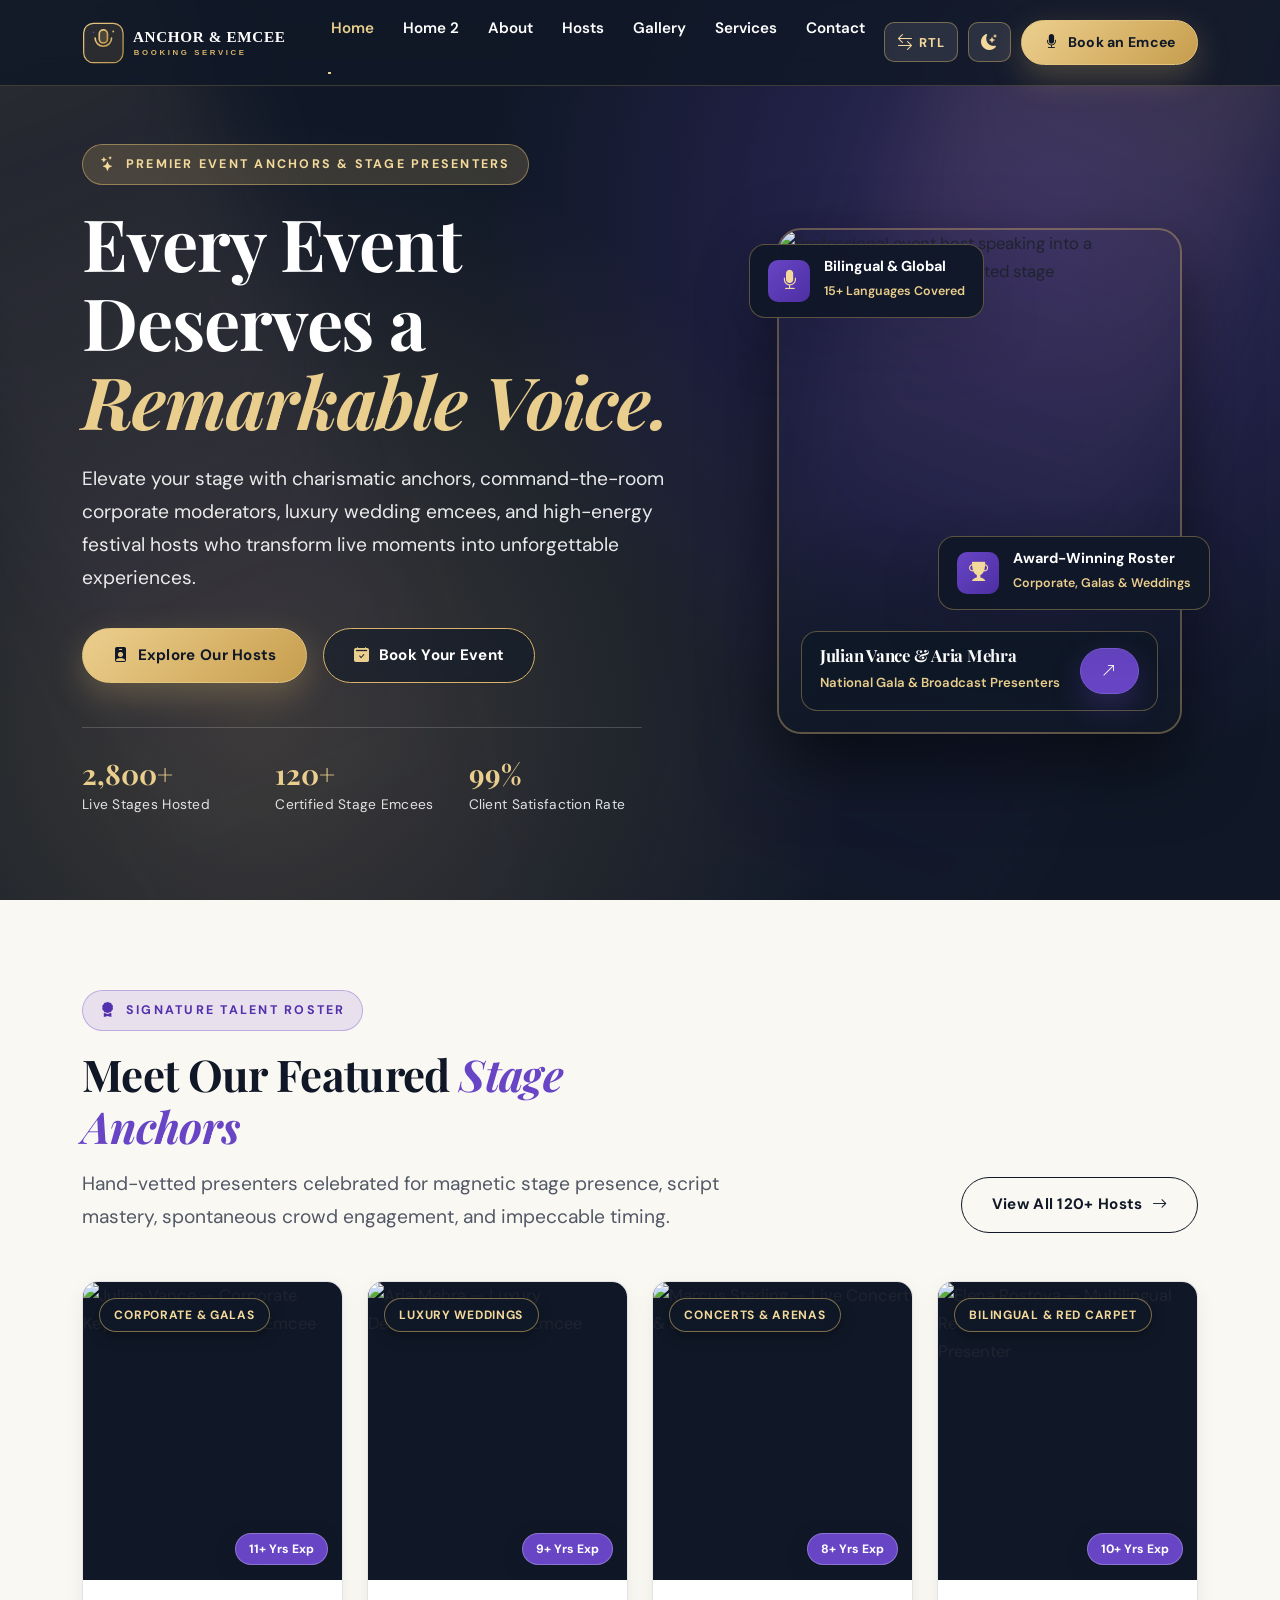
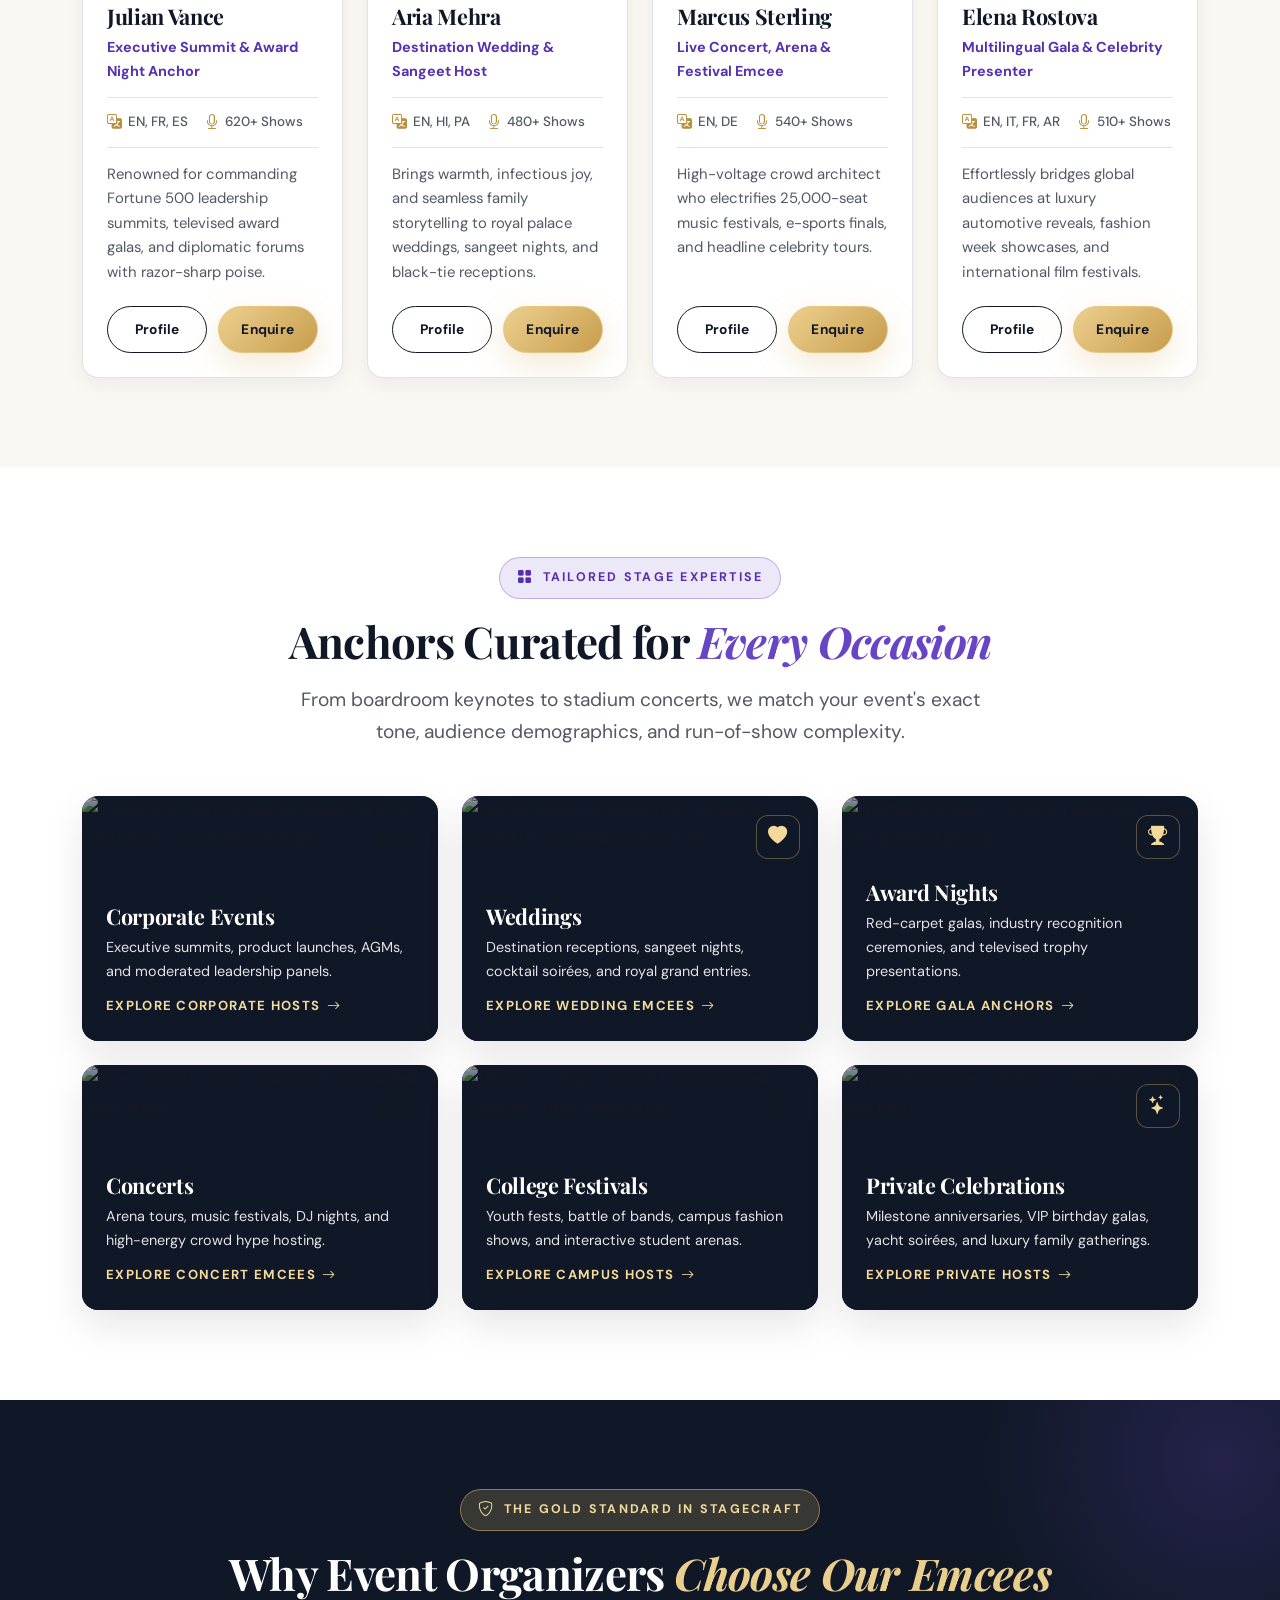
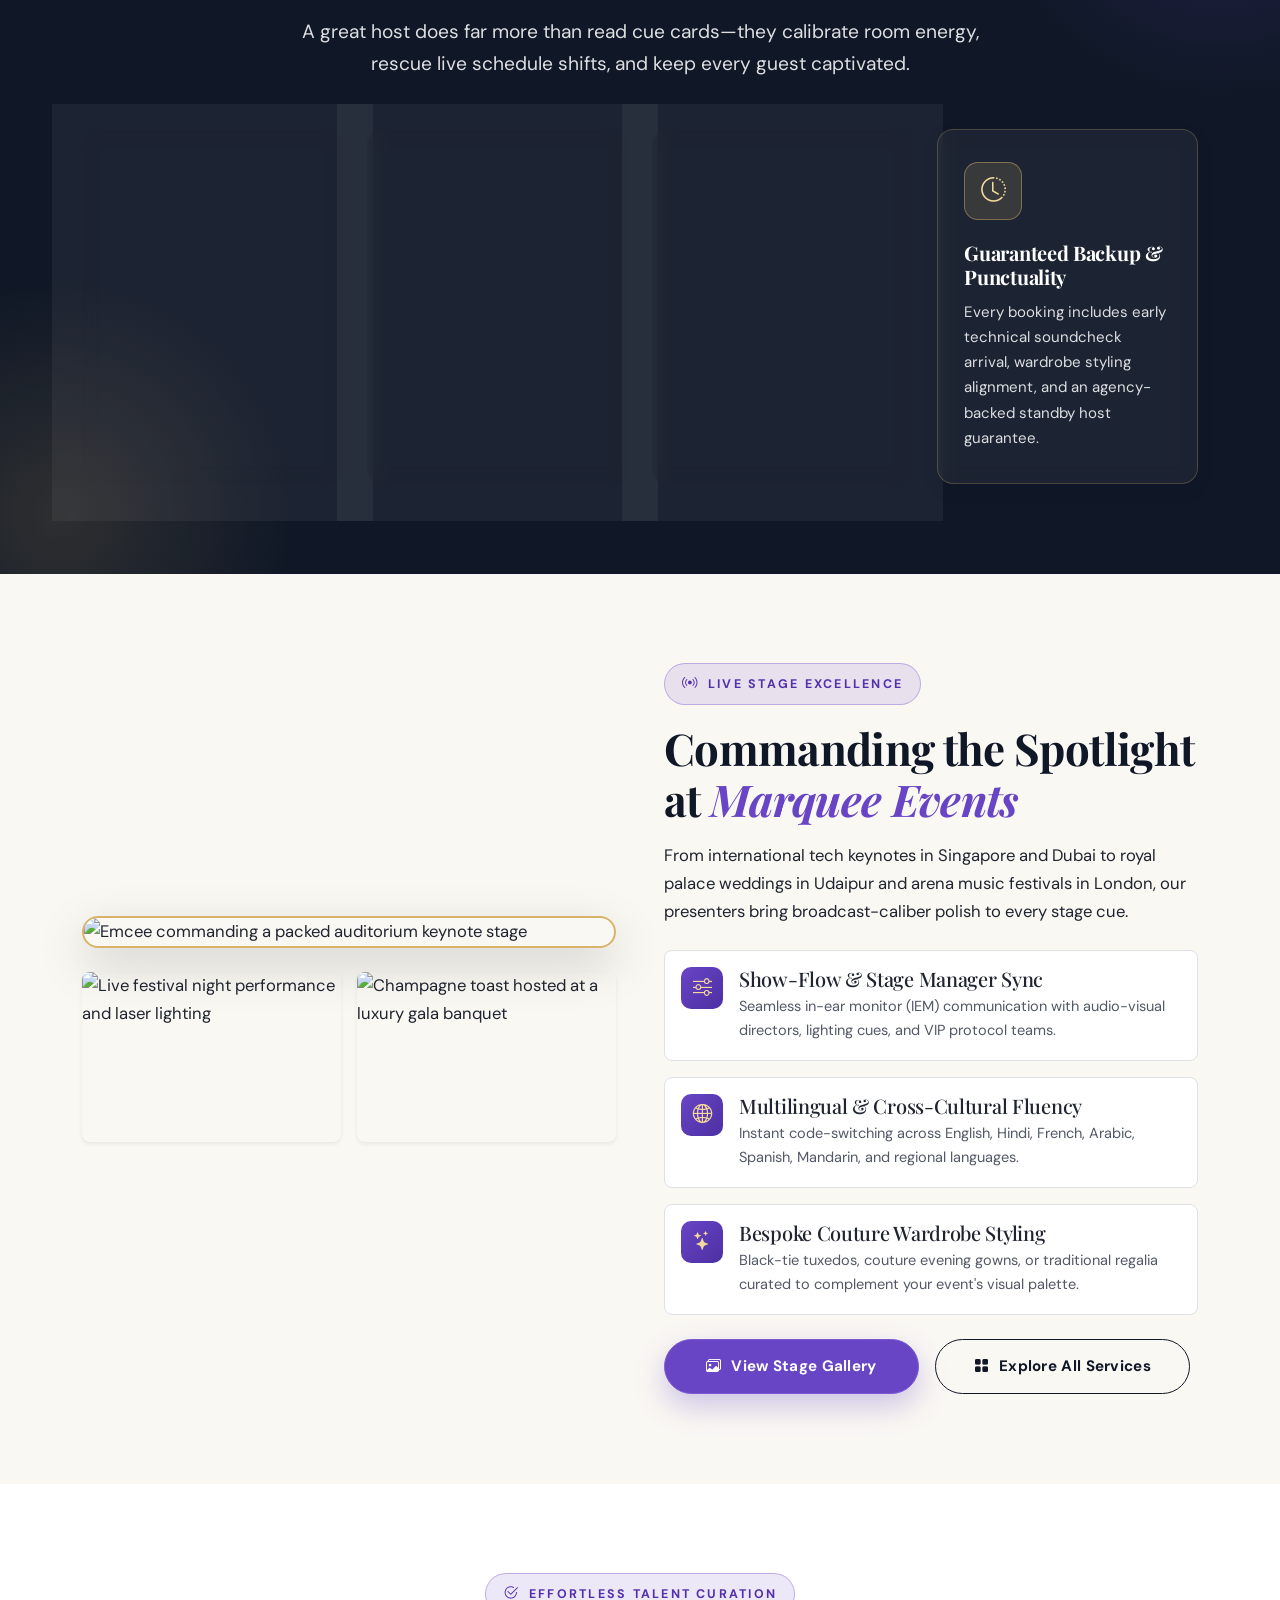
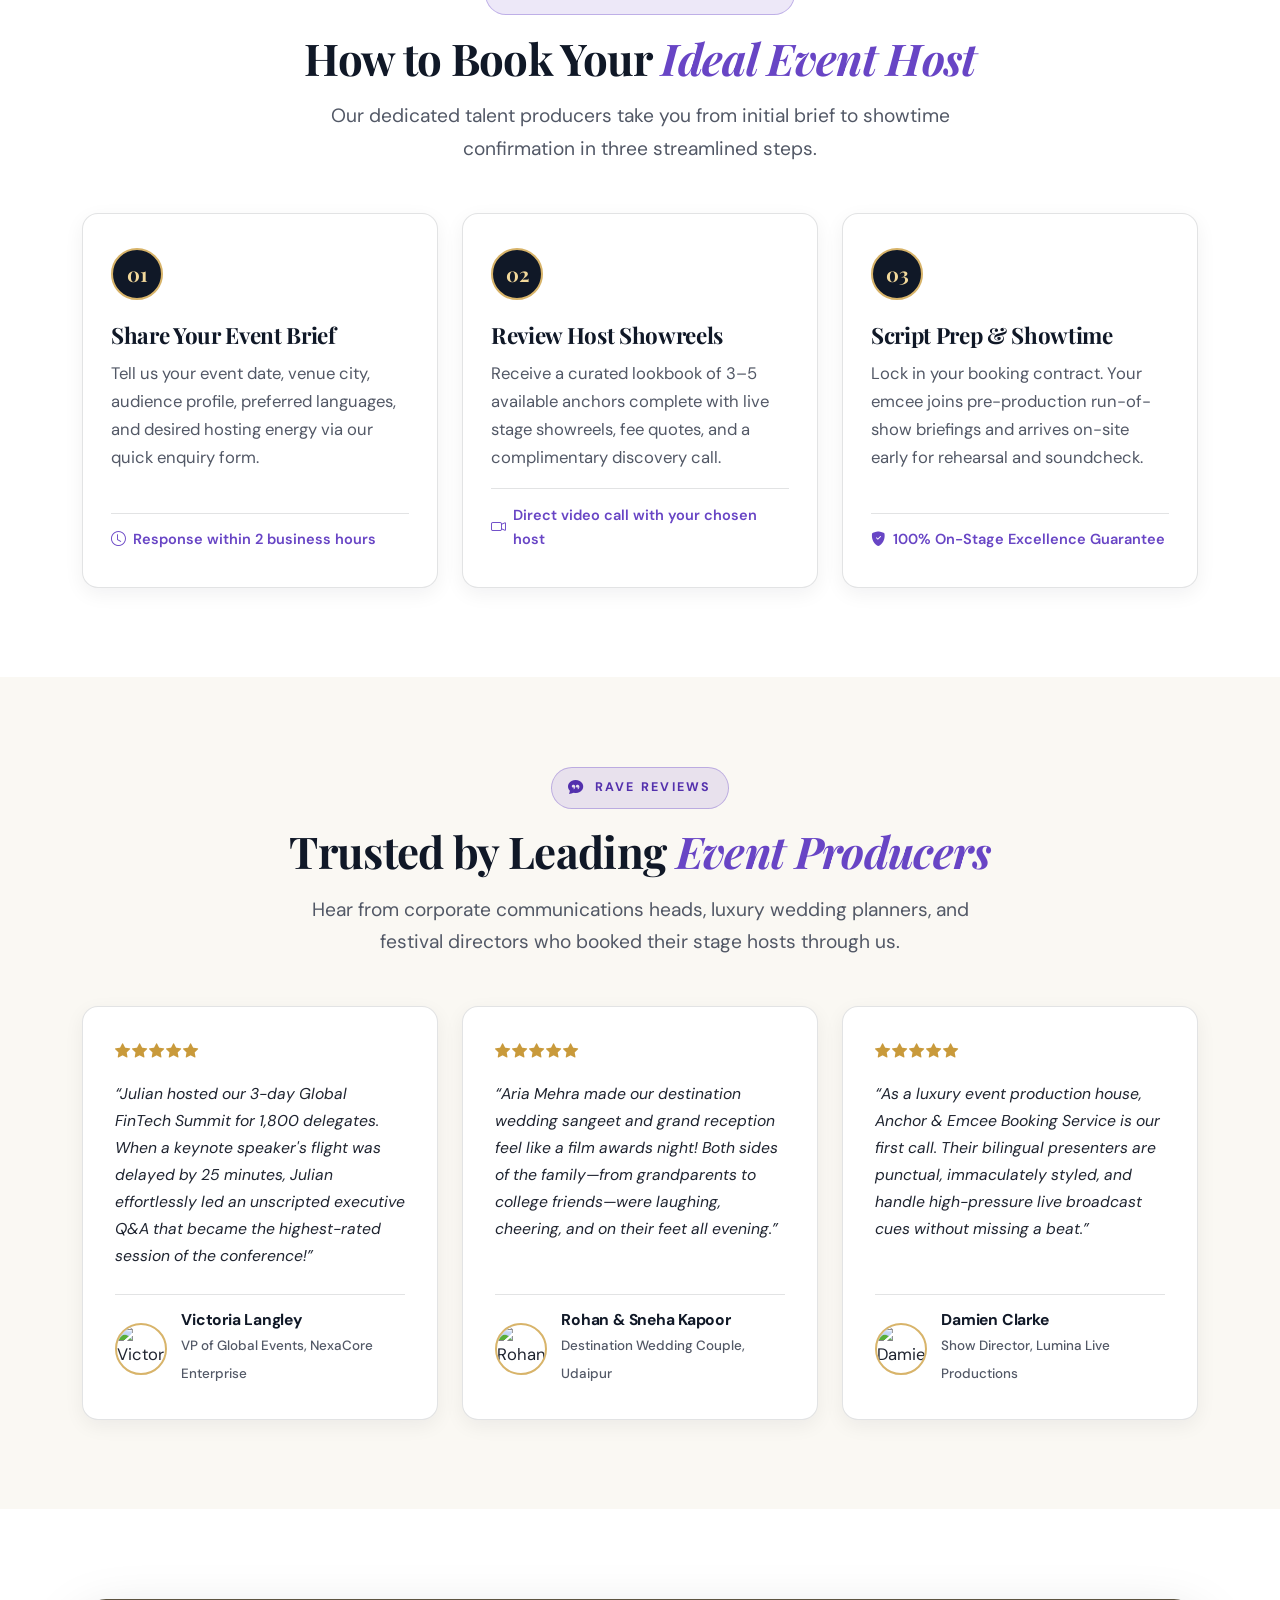
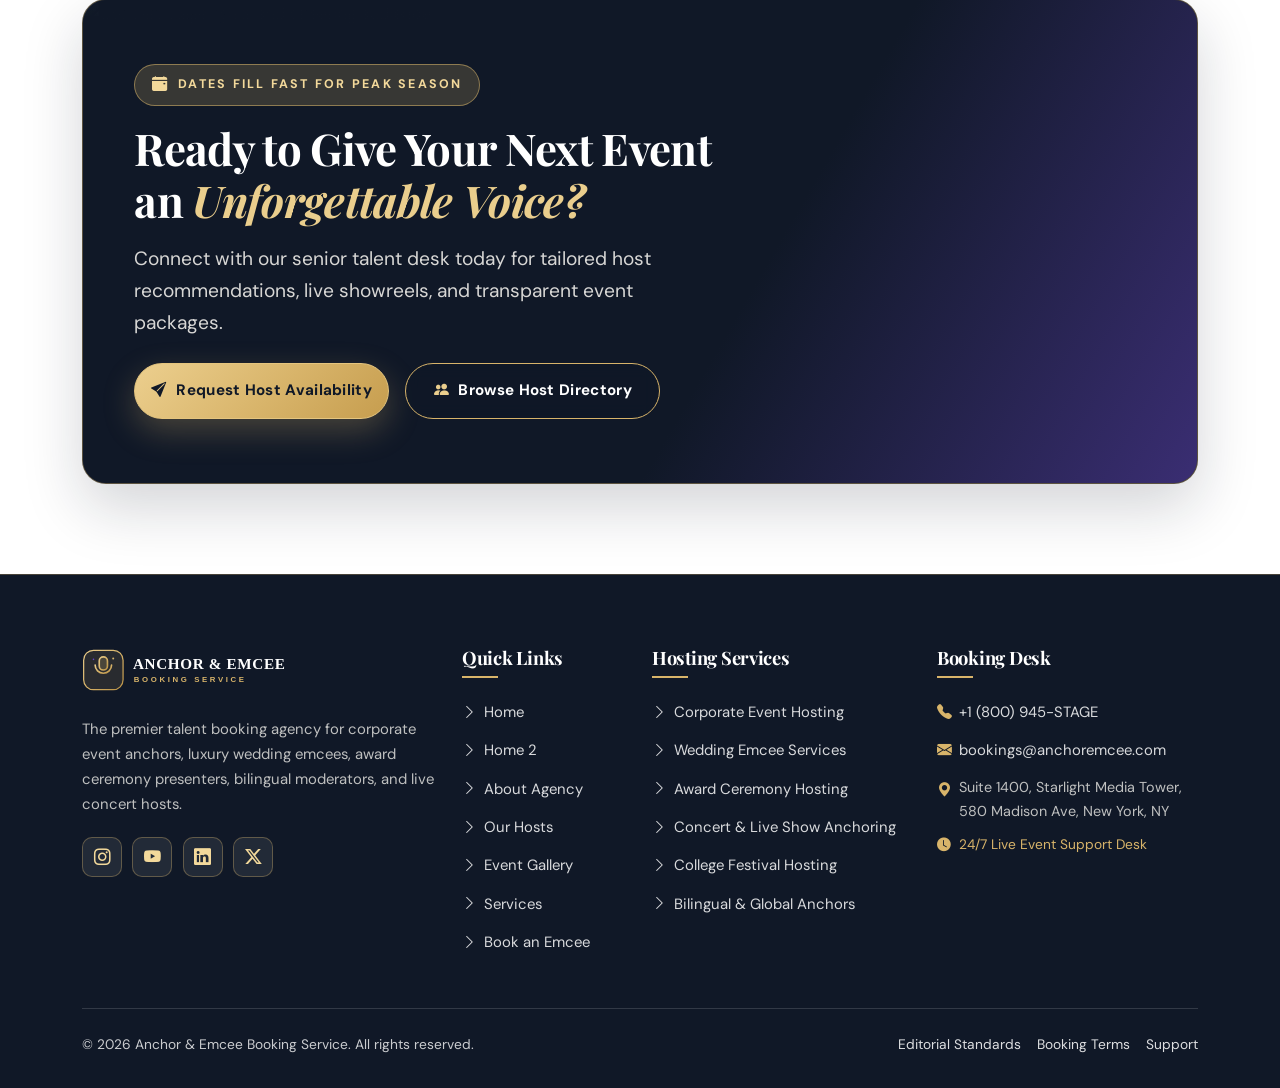
==== commit bf871e5f: "Update UI responsive alignment, RTL fixes, map, and new stage images" ====
--- a/index.html
+++ b/index.html
@@ -32,9 +32,9 @@
           <ul class="desktop-nav">
             <li><a href="index.html" class="nav-link-item active" aria-current="page">Home</a></li>
             <li><a href="home2.html" class="nav-link-item">Home 2</a></li>
+            <li><a href="about.html" class="nav-link-item">About</a></li>
             <li><a href="hosts.html" class="nav-link-item">Hosts</a></li>
             <li><a href="gallery.html" class="nav-link-item">Gallery</a></li>
-            <li><a href="about.html" class="nav-link-item">About</a></li>
             <li><a href="services.html" class="nav-link-item">Services</a></li>
             <li><a href="contact.html" class="nav-link-item">Contact</a></li>
           </ul>
@@ -74,9 +74,9 @@
       <ul class="mobile-nav-list">
         <li><a href="index.html" class="active"><span>Home</span> <i class="bi bi-chevron-right"></i></a></li>
         <li><a href="home2.html"><span>Home 2</span> <i class="bi bi-chevron-right"></i></a></li>
+        <li><a href="about.html"><span>About</span> <i class="bi bi-chevron-right"></i></a></li>
         <li><a href="hosts.html"><span>Hosts</span> <i class="bi bi-chevron-right"></i></a></li>
         <li><a href="gallery.html"><span>Gallery</span> <i class="bi bi-chevron-right"></i></a></li>
-        <li><a href="about.html"><span>About</span> <i class="bi bi-chevron-right"></i></a></li>
         <li><a href="services.html"><span>Services</span> <i class="bi bi-chevron-right"></i></a></li>
         <li><a href="contact.html"><span>Contact</span> <i class="bi bi-chevron-right"></i></a></li>
       </ul>
@@ -561,12 +561,12 @@
               </div>
             </div>
 
-            <div class="d-flex flex-wrap gap-3">
+            <div class="btn-group-equal">
               <a href="gallery.html" class="btn-brand-purple">
                 <i class="bi bi-images"></i> View Stage Gallery
               </a>
               <a href="services.html" class="btn-brand-outline-dark">
-                Explore All Services
+                <i class="bi bi-grid-fill"></i> Explore All Services
               </a>
             </div>
           </div>
@@ -586,7 +586,7 @@
           </p>
         </div>
 
-        <div class="row g-4">
+        <div class="row g-4 align-items-stretch">
           <div class="col-lg-4" data-reveal>
             <div class="step-card">
               <span class="step-number">01</span>
@@ -595,7 +595,7 @@
                 Tell us your event date, venue city, audience profile, preferred languages, and desired hosting energy
                 via our quick enquiry form.
               </p>
-              <span class="small fw-semibold" style="color: var(--color-secondary);">
+              <span class="small fw-semibold step-card-meta" style="color: var(--color-secondary);">
                 <i class="bi bi-clock"></i> Response within 2 business hours
               </span>
             </div>
@@ -604,12 +604,12 @@
           <div class="col-lg-4" data-reveal data-reveal-delay="120">
             <div class="step-card">
               <span class="step-number">02</span>
-              <h3>Review Showreels &amp; Shortlist</h3>
+              <h3>Review Host Showreels</h3>
               <p class="text-muted-custom mb-3">
                 Receive a curated lookbook of 3–5 available anchors complete with live stage showreels, fee quotes,
                 and a complimentary discovery call.
               </p>
-              <span class="small fw-semibold" style="color: var(--color-secondary);">
+              <span class="small fw-semibold step-card-meta" style="color: var(--color-secondary);">
                 <i class="bi bi-camera-video"></i> Direct video call with your chosen host
               </span>
             </div>
@@ -623,7 +623,7 @@
                 Lock in your booking contract. Your emcee joins pre-production run-of-show briefings and arrives
                 on-site early for rehearsal and soundcheck.
               </p>
-              <span class="small fw-semibold" style="color: var(--color-secondary);">
+              <span class="small fw-semibold step-card-meta" style="color: var(--color-secondary);">
                 <i class="bi bi-shield-fill-check"></i> 100% On-Stage Excellence Guarantee
               </span>
             </div>
@@ -741,12 +741,12 @@
                 transparent event packages.
               </p>
             </div>
-            <div class="col-lg-auto d-flex flex-wrap gap-3">
+            <div class="col-lg-auto btn-group-equal">
               <a href="contact.html" class="btn-brand-gold">
                 <i class="bi bi-send-fill"></i> Request Host Availability
               </a>
               <a href="hosts.html" class="btn-brand-outline-gold">
-                Browse Host Directory
+                <i class="bi bi-people-fill"></i> Browse Host Directory
               </a>
             </div>
           </div>
@@ -784,9 +784,10 @@
           <h3 class="footer-heading">Quick Links</h3>
           <ul class="footer-links">
             <li><a href="index.html"><i class="bi bi-chevron-right"></i> Home</a></li>
+            <li><a href="home2.html"><i class="bi bi-chevron-right"></i> Home 2</a></li>
+            <li><a href="about.html"><i class="bi bi-chevron-right"></i> About Agency</a></li>
             <li><a href="hosts.html"><i class="bi bi-chevron-right"></i> Our Hosts</a></li>
             <li><a href="gallery.html"><i class="bi bi-chevron-right"></i> Event Gallery</a></li>
-            <li><a href="about.html"><i class="bi bi-chevron-right"></i> About Agency</a></li>
             <li><a href="services.html"><i class="bi bi-chevron-right"></i> Services</a></li>
             <li><a href="contact.html"><i class="bi bi-chevron-right"></i> Book an Emcee</a></li>
           </ul>
--- a/assets/css/style.css
+++ b/assets/css/style.css
@@ -5,19 +5,29 @@
    ========================================================================== */
 :root {
   /* Strict Brand Colour Palette */
-  --color-primary: #101827;          /* Deep Midnight Navy */
+  --color-primary: #101827;
+  /* Deep Midnight Navy */
   --color-primary-rgb: 16, 24, 39;
-  --color-secondary: #6845C5;        /* Royal Purple */
+  --color-secondary: #6845C5;
+  /* Royal Purple */
   --color-secondary-rgb: 104, 69, 197;
-  --color-accent: #D8B46A;           /* Champagne Gold */
-  --color-accent-bright: #EACE8D;    /* High-contrast Gold for dark surfaces */
+  --color-accent: #D8B46A;
+  /* Champagne Gold */
+  --color-accent-bright: #EACE8D;
+  /* High-contrast Gold for dark surfaces */
   --color-accent-rgb: 216, 180, 106;
-  --color-bg: #FAF8F3;               /* Warm Ivory */
-  --color-surface: #FFFFFF;          /* Pure White */
-  --color-white: #FFFFFF;            /* Immutable Pure White */
-  --color-navy-ink: #101827;         /* Immutable Deep Navy Ink */
-  --color-text: #1F2430;             /* High-Contrast Charcoal */
-  --color-text-muted: #525866;       /* High-Visibility Subtext in Light Mode */
+  --color-bg: #FAF8F3;
+  /* Warm Ivory */
+  --color-surface: #FFFFFF;
+  /* Pure White */
+  --color-white: #FFFFFF;
+  /* Immutable Pure White */
+  --color-navy-ink: #101827;
+  /* Immutable Deep Navy Ink */
+  --color-text: #1F2430;
+  /* High-Contrast Charcoal */
+  --color-text-muted: #525866;
+  /* High-Visibility Subtext in Light Mode */
 
   /* Subtle Tints & Borders */
   --border-light: rgba(16, 24, 39, 0.12);
@@ -90,7 +100,12 @@
   transition: background-color 0.3s ease, color 0.3s ease;
 }
 
-h1, h2, h3, h4, h5, h6,
+h1,
+h2,
+h3,
+h4,
+h5,
+h6,
 .font-heading {
   font-family: var(--font-heading);
   color: var(--color-primary);
@@ -185,10 +200,17 @@
 .page-hero .eyebrow,
 .cta-banner-box .eyebrow,
 .contact-info-card .eyebrow,
-.package-card.featured .eyebrow {
-  color: var(--color-accent-bright) !important;
+.package-card.featured .eyebrow,
+.mission-dark-card .eyebrow {
+  color: #F3D99B !important;
+  background: rgba(216, 180, 106, 0.2) !important;
+  border-color: rgba(216, 180, 106, 0.55) !important;
+}
+
+.mission-dark-card .feature-icon-box {
+  color: #F3D99B !important;
   background: rgba(216, 180, 106, 0.18) !important;
-  border-color: rgba(216, 180, 106, 0.48) !important;
+  border-color: rgba(216, 180, 106, 0.55) !important;
 }
 
 .eyebrow i {
@@ -387,6 +409,29 @@
   font-size: 0.88rem;
 }
 
+.btn-group-equal,
+.cta-banner-box .col-lg-auto.d-flex {
+  display: grid !important;
+  grid-template-columns: repeat(2, minmax(0, 255px));
+  gap: 1rem;
+}
+
+.btn-group-equal>a,
+.btn-group-equal>button,
+.cta-banner-box .col-lg-auto>a {
+  width: 100%;
+  min-height: 52px;
+}
+
+@media (max-width: 575.98px) {
+
+  .btn-group-equal,
+  .cta-banner-box .col-lg-auto.d-flex {
+    grid-template-columns: 1fr;
+    width: 100%;
+  }
+}
+
 /* ==========================================================================
    4. STICKY HEADER & MOBILE NAVIGATION DRAWER
    ========================================================================== */
@@ -543,7 +588,7 @@
   font-size: 1.45rem;
   cursor: pointer;
   transition: var(--transition);
-  margin-left: auto;
+  margin-inline-start: auto;
 }
 
 .mobile-menu-toggle:hover {
@@ -710,8 +755,13 @@
 }
 
 @keyframes heroSlowZoom {
-  0% { transform: scale(1.02); }
-  100% { transform: scale(1.1); }
+  0% {
+    transform: scale(1.02);
+  }
+
+  100% {
+    transform: scale(1.1);
+  }
 }
 
 .hero-overlay {
@@ -744,8 +794,15 @@
 }
 
 @keyframes spotlightSweep {
-  0% { opacity: 0.45; transform: rotate(-22deg) translateX(-25px); }
-  100% { opacity: 0.85; transform: rotate(-14deg) translateX(25px); }
+  0% {
+    opacity: 0.45;
+    transform: rotate(-22deg) translateX(-25px);
+  }
+
+  100% {
+    opacity: 0.85;
+    transform: rotate(-14deg) translateX(25px);
+  }
 }
 
 .hero-title {
@@ -879,19 +936,26 @@
 }
 
 .floating-stage-badge.badge-top-left {
-  top: 2.2rem;
+  top: 2rem;
   left: -0.75rem;
 }
 
 .floating-stage-badge.badge-bottom-right {
-  bottom: 5.8rem;
+  bottom: 8.75rem;
   right: -0.75rem;
   animation-delay: -2.5s;
 }
 
 @keyframes floatBadge {
-  0%, 100% { transform: translateY(0); }
-  50% { transform: translateY(-9px); }
+
+  0%,
+  100% {
+    transform: translateY(0);
+  }
+
+  50% {
+    transform: translateY(-9px);
+  }
 }
 
 .floating-badge-icon {
@@ -1216,10 +1280,20 @@
   border-radius: var(--radius-md);
   padding: 2rem 1.65rem;
   height: 100%;
+  display: flex;
+  flex-direction: column;
   transition: var(--transition);
   position: relative;
   overflow: hidden;
   box-shadow: var(--shadow-sm);
+}
+
+.text-center .feature-card-luxury {
+  align-items: center;
+}
+
+.feature-card-luxury .eyebrow {
+  align-self: flex-start;
 }
 
 .section-dark .feature-card-luxury {
@@ -1285,6 +1359,16 @@
   font-size: 0.94rem;
   color: var(--color-text-muted);
   margin-bottom: 0;
+  flex-grow: 1;
+}
+
+.feature-card-luxury>a {
+  margin-top: auto;
+  padding-top: 0.85rem;
+  border-top: 1px solid var(--border-light);
+  display: inline-flex;
+  align-items: center;
+  gap: 0.4rem;
 }
 
 .section-dark .feature-card-luxury p {
@@ -1301,8 +1385,28 @@
   padding: 2.15rem 1.75rem;
   position: relative;
   height: 100%;
+  display: flex;
+  flex-direction: column;
   transition: var(--transition);
   box-shadow: var(--shadow-sm);
+}
+
+.step-card h3 {
+  font-size: 1.4rem;
+  margin-bottom: 0.75rem;
+}
+
+.step-card p {
+  flex-grow: 1;
+}
+
+.step-card-meta {
+  margin-top: auto;
+  padding-top: 0.9rem;
+  border-top: 1px solid var(--border-light);
+  display: inline-flex;
+  align-items: center;
+  gap: 0.45rem;
 }
 
 .step-card:hover {
@@ -1739,17 +1843,20 @@
   color: rgba(255, 255, 255, 0.9) !important;
 }
 
+.package-card .eyebrow {
+  align-self: flex-start;
+}
+
 .package-ribbon {
-  position: absolute;
-  top: 1.15rem;
-  right: 1.15rem;
+  display: inline-flex;
+  align-items: center;
   background: #D8B46A;
   color: #101827 !important;
   font-size: 0.74rem;
   font-weight: 800;
   text-transform: uppercase;
   letter-spacing: 0.08em;
-  padding: 0.32rem 0.85rem;
+  padding: 0.35rem 0.85rem;
   border-radius: var(--radius-pill);
 }
 
@@ -2057,8 +2164,15 @@
 }
 
 @keyframes fadeInUp {
-  from { opacity: 0; transform: translateY(16px); }
-  to { opacity: 1; transform: translateY(0); }
+  from {
+    opacity: 0;
+    transform: translateY(16px);
+  }
+
+  to {
+    opacity: 1;
+    transform: translateY(0);
+  }
 }
 
 .back-to-top-btn {
@@ -2549,16 +2663,35 @@
   right: 0;
 }
 
+[dir="rtl"] .accordion-custom .accordion-button {
+  text-align: right;
+  justify-content: space-between;
+  gap: 1rem;
+}
+
+[dir="rtl"] .accordion-custom .accordion-button::after {
+  margin-left: 0 !important;
+  margin-right: auto !important;
+}
+
+[dir="rtl"] .accordion-custom .accordion-body {
+  text-align: right;
+}
+
 [dir="rtl"] .desktop-nav .nav-link-item::after {
   left: auto;
   right: 0;
 }
 
 [dir="rtl"] .header-inner {
-  direction: ltr;
+  direction: rtl;
 }
 
 [dir="rtl"] .desktop-nav {
+  direction: rtl;
+}
+
+[dir="rtl"] .header-actions {
   direction: rtl;
 }
 
@@ -2594,23 +2727,24 @@
    18. RESPONSIVE BREAKPOINTS (320px -> 1440px)
    ========================================================================== */
 @media (max-width: 1024.98px) {
+
   .desktop-nav,
   .header-cta-desktop,
   .header-actions .header-util-btn {
     display: none !important;
   }
 
-  .header-inner > nav {
+  .header-inner>nav {
     display: none !important;
   }
 
   .header-actions {
-    margin-left: auto;
+    margin-inline-start: auto;
   }
 
   .mobile-menu-toggle {
     display: inline-flex !important;
-    margin-left: auto;
+    margin-inline-start: auto;
     flex-shrink: 0;
   }
 
@@ -2619,14 +2753,27 @@
     min-height: auto;
   }
 
-  .floating-stage-badge.badge-top-left {
-    left: 0.5rem;
-    top: 1rem;
-  }
-
+  .hero-visual-stage {
+    padding: 0;
+    max-width: 540px;
+    margin: 0 auto;
+    display: grid;
+    grid-template-columns: repeat(2, minmax(0, 1fr));
+    gap: 0.85rem;
+  }
+
+  .hero-main-portrait {
+    grid-column: 1 / -1;
+    width: 100%;
+  }
+
+  .floating-stage-badge,
+  .floating-stage-badge.badge-top-left,
   .floating-stage-badge.badge-bottom-right {
-    right: 0.5rem;
-    bottom: 5.5rem;
+    position: static;
+    width: 100%;
+    margin: 0;
+    animation: none;
   }
 }
 
@@ -2679,7 +2826,22 @@
     align-items: stretch;
   }
 
-  .hero-cta-group a {
+  .hero-cta-group a,
+  .btn-group-equal>a,
+  .btn-group-equal>button,
+  .cta-banner-box .col-lg-auto>a,
+  .host-modal-card .d-flex.flex-wrap.gap-2>a,
+  .host-modal-card .d-flex.flex-wrap.gap-2>button,
+  main .btn-brand-gold:not(.btn-sm-custom),
+  main .btn-brand-purple:not(.btn-sm-custom),
+  main .btn-brand-outline-gold:not(.btn-sm-custom),
+  main .btn-brand-outline-dark:not(.btn-sm-custom) {
+    width: 100% !important;
+    min-height: 50px;
+    justify-content: center;
+  }
+
+  .cta-banner-box .col-lg-auto {
     width: 100%;
   }
 
@@ -2688,15 +2850,9 @@
     gap: 0.85rem;
   }
 
-  .floating-stage-badge {
-    position: static;
-    margin-top: 0.75rem;
-    width: 100%;
-    animation: none;
-  }
-
   .hero-visual-stage {
-    padding: 0;
+    grid-template-columns: 1fr;
+    gap: 0.75rem;
   }
 
   .host-card-actions {
@@ -2711,4 +2867,4 @@
     padding: 0.52rem 1rem;
     font-size: 0.82rem;
   }
-}
+}
